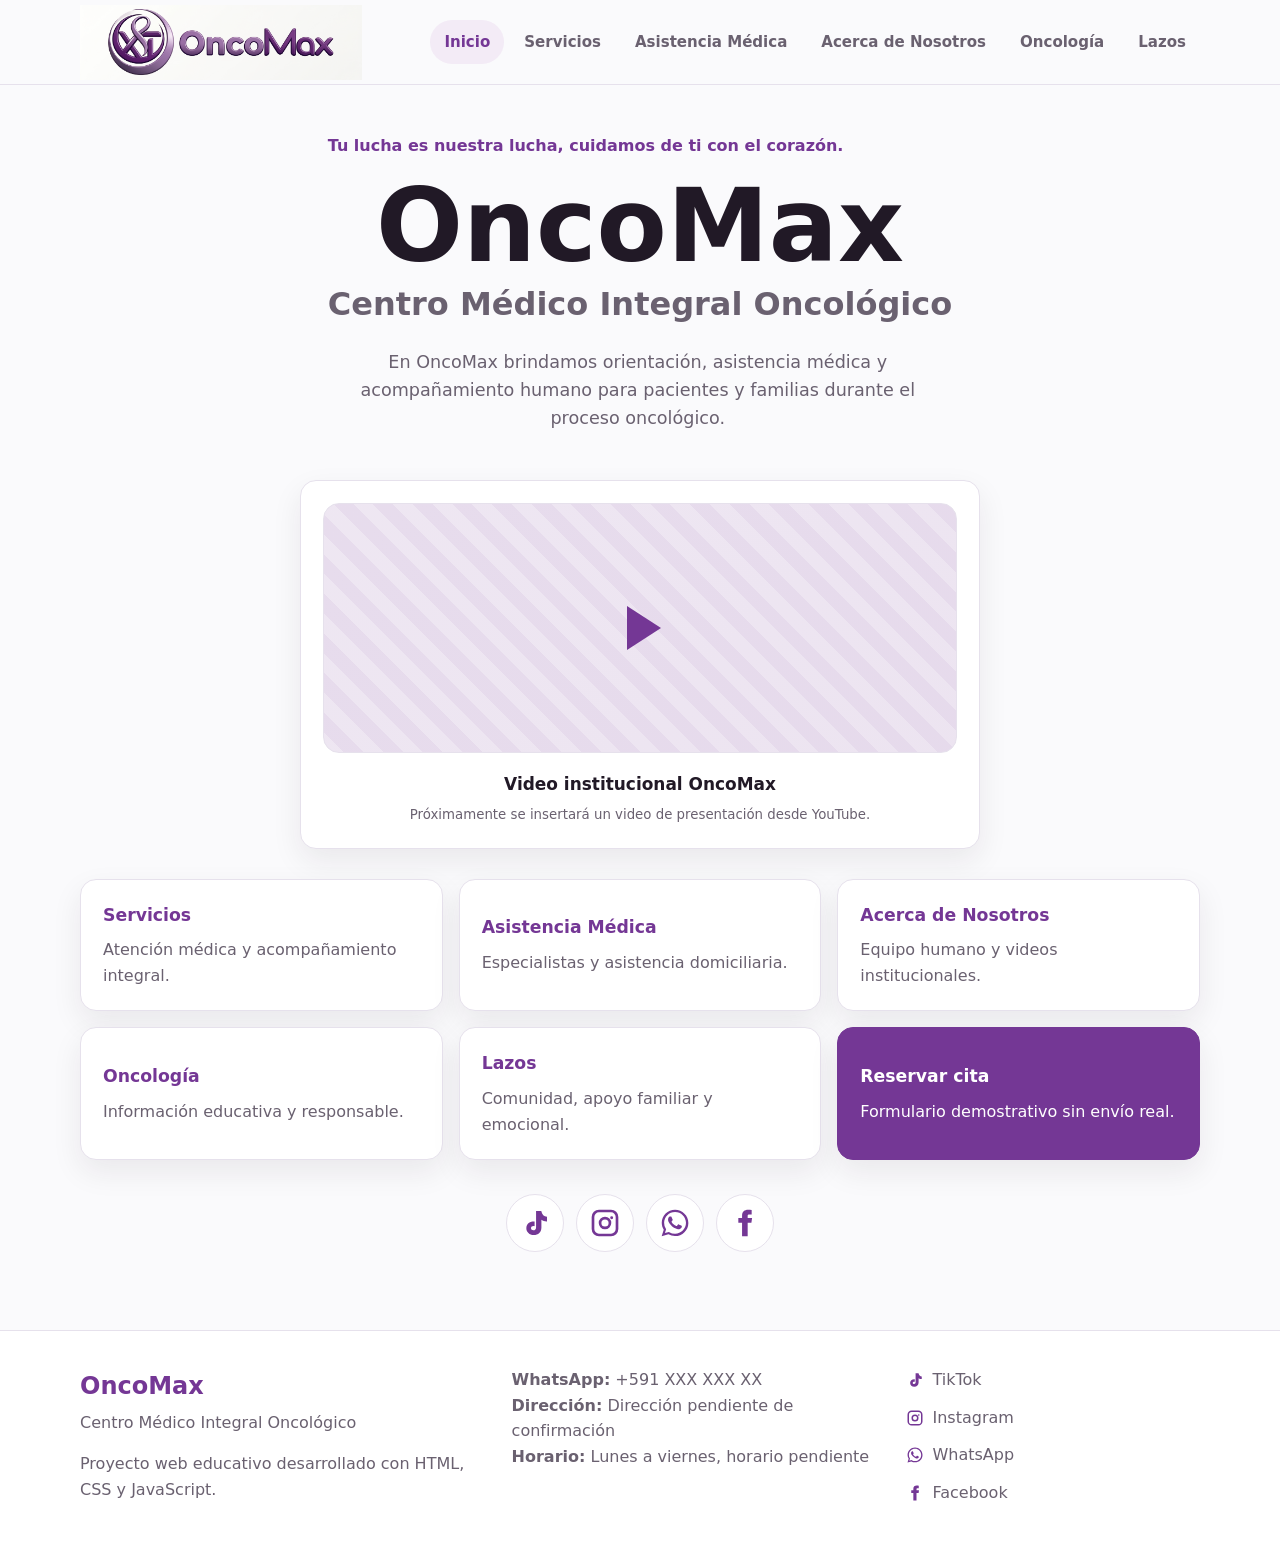
==== index.html @ 36092b3a "Primera Version Sistema WEB OncoMax" ====
<!DOCTYPE html>
<html lang="es">
<head>
  <meta charset="UTF-8">
  <meta name="viewport" content="width=device-width, initial-scale=1.0">
  <title>OncoMax | Menú principal</title>
  <meta name="description" content="Menú principal OncoMax.">
  <link rel="stylesheet" href="css/styles.css">
</head>
<body>
  <!--
    DOCUMENTACIÓN DE ESTA PÁGINA
    index.html funciona como el MENÚ PRINCIPAL del sitio.
    Ya no contiene todas las secciones juntas: cada opción del menú abre un archivo HTML distinto.
    Este enfoque simula un router básico usando enlaces normales, ideal para HTML, CSS y JavaScript puro.
  -->
  <header class="site-header">
    <div class="header-inner">
      <!-- Marca del sitio: al hacer clic vuelve siempre al menú principal. -->
      <a class="brand" href="index.html" aria-label="Ir al menú principal de OncoMax">
        <img class="brand-logo" src="assets/img/logo-oncomax.png" alt="OncoMax - Centro Médico Integral Oncológico">
      </a>

      <!-- Botón hamburguesa: app.js lo usa para abrir y cerrar el menú en celular. -->
      <button class="menu-toggle" type="button" aria-label="Abrir menú" aria-expanded="false" aria-controls="main-menu">
        <span></span>
        <span></span>
        <span></span>
      </button>

      <!-- Navegación principal: cada enlace apunta a un archivo HTML independiente. -->
      <nav class="main-nav" id="main-menu" aria-label="Menú principal">
        <a class="nav-link active" href="index.html">Inicio</a>
        <a class="nav-link" href="servicios.html">Servicios</a>
        <a class="nav-link" href="asistencia.html">Asistencia Médica</a>
        <a class="nav-link" href="nosotros.html">Acerca de Nosotros</a>
        <a class="nav-link" href="oncologia.html">Oncología</a>
        <a class="nav-link" href="lazos.html">Lazos</a>
      </nav>
    </div>
  </header>

  <main>
    <!--
      Pantalla principal:
      El video institucional queda centrado como elemento principal del menú.
      Por ahora es un placeholder; cuando exista un enlace real de YouTube se puede reemplazar por un iframe.
    -->
    <section class="home-menu section">
      <div class="section-inner home-layout">
        <div class="home-intro">
          <p class="institutional">Tu lucha es nuestra lucha, cuidamos de ti con el corazón.</p>
          <h1>OncoMax</h1>
          <h2>Centro Médico Integral Oncológico</h2>
          <p class="lead">En OncoMax brindamos orientación, asistencia médica y acompañamiento humano para pacientes y familias durante el proceso oncológico.</p>
        </div>

        <button class="video-card main-video" link="#" aria-label="Ver video institucional de OncoMax"  >
          <span class="video-frame">
            <span class="play-icon" aria-hidden="true"></span>
          </span>
          <span class="video-text">
            <strong>Video institucional OncoMax</strong>
            <small>Próximamente se insertará un video de presentación desde YouTube.</small>
          </span>
        </button>

        <!-- Accesos tipo bloques: simulan las opciones del boceto principal. -->
        <div class="menu-card-grid" aria-label="Accesos del menú principal">
          <a class="menu-card" href="servicios.html">
            <strong>Servicios</strong>
            <span>Atención médica y acompañamiento integral.</span>
          </a>
          <a class="menu-card" href="asistencia.html">
            <strong>Asistencia Médica</strong>
            <span>Especialistas y asistencia domiciliaria.</span>
          </a>
          <a class="menu-card" href="nosotros.html">
            <strong>Acerca de Nosotros</strong>
            <span>Equipo humano y videos institucionales.</span>
          </a>
          <a class="menu-card" href="oncologia.html">
            <strong>Oncología</strong>
            <span>Información educativa y responsable.</span>
          </a>
          <a class="menu-card" href="lazos.html">
            <strong>Lazos</strong>
            <span>Comunidad, apoyo familiar y emocional.</span>
          </a>
          <a class="menu-card accent-card" href="reserva.html">
            <strong>Reservar cita</strong>
            <span>Formulario demostrativo sin envío real.</span>
          </a>
        </div>

        <!-- Logos sociales oficiales en SVG local, sin librerías externas. -->
        <div class="social-row social-icons" aria-label="Redes sociales">
          <a href="#" aria-label="TikTok" title="TikTok">
            <img src="assets/icons/tiktok.svg" alt="">
          </a>
          <a href="#" aria-label="Instagram" title="Instagram">
            <img src="assets/icons/instagram.svg" alt="">
          </a>
          <a href="#" aria-label="WhatsApp" title="WhatsApp">
            <img src="assets/icons/whatsapp.svg" alt="">
          </a>
          <a href="#" aria-label="Facebook" title="Facebook">
            <img src="assets/icons/facebook.svg" alt="">
          </a>
        </div>
      </div>
    </section>
  </main>

  <footer class="site-footer">
    <div class="footer-inner">
      <div>
        <h2>OncoMax</h2>
        <p>Centro Médico Integral Oncológico</p>
        <p>Proyecto web educativo desarrollado con HTML, CSS y JavaScript.</p>
      </div>
      <address>
        <strong>WhatsApp:</strong> +591 XXX XXX XX<br>
        <strong>Dirección:</strong> Dirección pendiente de confirmación<br>
        <strong>Horario:</strong> Lunes a viernes, horario pendiente
      </address>
      <div class="footer-social footer-icons" aria-label="Redes sociales">
        <a href="#" aria-label="TikTok"><img src="assets/icons/tiktok.svg" alt="">TikTok</a>
        <a href="#" aria-label="Instagram"><img src="assets/icons/instagram.svg" alt="">Instagram</a>
        <a href="#" aria-label="WhatsApp"><img src="assets/icons/whatsapp.svg" alt="">WhatsApp</a>
        <a href="#" aria-label="Facebook"><img src="assets/icons/facebook.svg" alt="">Facebook</a>
      </div>
    </div>
  </footer>

  <div class="toast" id="toast" role="status" aria-live="polite"></div>
  <script src="js/app.js"></script>
</body>
</html>
---- css/styles.css ----
:root {
  --color-primary: #743795;
  --color-secondary: #A278B7;
  --color-accent-soft: #F3EBF6;
  --color-bg: #FAFAFC;
  --color-surface: #FFFFFF;
  --color-text: #211926;
  --color-text-muted: #6A6170;
  --color-border: #E6E1EC;
  --shadow-soft: 0 12px 30px rgba(33, 25, 38, 0.08);
  --radius-lg: 24px;
  --radius-md: 16px;
  --radius-sm: 10px;
}

* {
  box-sizing: border-box;
}

html {
  scroll-behavior: smooth;
}

body {
  margin: 0;
  background: var(--color-bg);
  color: var(--color-text);
  font-family: system-ui, -apple-system, BlinkMacSystemFont, "Segoe UI", sans-serif;
  line-height: 1.6;
}

body.menu-open {
  overflow: hidden;
}

a {
  color: inherit;
  text-decoration: none;
}

button,
input,
select,
textarea {
  font: inherit;
}

button {
  cursor: pointer;
}

:focus-visible {
  outline: 3px solid rgba(116, 55, 149, 0.34);
  outline-offset: 3px;
}

.site-header {
  position: sticky;
  top: 0;
  z-index: 20;
  background: rgba(250, 250, 252, 0.94);
  border-bottom: 1px solid var(--color-border);
  backdrop-filter: blur(14px);
}

.header-inner,
.section-inner,
.footer-inner {
  width: min(1120px, calc(100% - 32px));
  margin: 0 auto;
}

.header-inner {
  min-height: 84px;
  display: flex;
  align-items: center;
  justify-content: space-between;
  gap: 24px;
}

.brand {
  display: inline-flex;
  align-items: center;
  flex: 0 0 auto;
}

.brand-logo {
  display: block;
  width: clamp(220px, 22vw, 320px);
  height: 75px;
  object-fit: cover;
  object-position: center 50%;
}

.main-nav {
  display: flex;
  align-items: center;
  gap: 6px;
}

.nav-link {
  border-radius: 999px;
  color: var(--color-text-muted);
  font-size: 0.94rem;
  font-weight: 650;
  padding: 10px 14px;
  transition: background 180ms ease, color 180ms ease;
}

.nav-link:hover,
.nav-link.active {
  background: var(--color-accent-soft);
  color: var(--color-primary);
}

.menu-toggle {
  display: none;
  width: 44px;
  height: 44px;
  border: 1px solid var(--color-border);
  border-radius: var(--radius-sm);
  background: var(--color-surface);
  padding: 10px;
}

.menu-toggle span {
  display: block;
  height: 2px;
  margin: 5px 0;
  background: var(--color-primary);
  border-radius: 999px;
}

.section {
  scroll-margin-top: 96px;
  padding: 78px 0;
}

.page-section {
  min-height: calc(100vh - 260px);
}

.soft-section {
  background: linear-gradient(180deg, var(--color-accent-soft), rgba(243, 235, 246, 0.26));
}

.hero {
  padding-top: 54px;
}

.home-menu {
  padding-top: 48px;
}

.home-layout {
  display: grid;
  gap: 30px;
  justify-items: center;
  text-align: center;
}

.home-intro {
  max-width: 780px;
}

.hero-grid {
  display: grid;
  grid-template-columns: minmax(0, 1.08fr) minmax(320px, 0.92fr);
  align-items: center;
  gap: 48px;
  min-height: calc(100vh - 120px);
}

.institutional {
  width: fit-content;
  margin: 0 0 18px;
  color: var(--color-primary);
  font-weight: 750;
}

h1,
h2,
h3,
h4,
p {
  margin-top: 0;
}

h1 {
  margin-bottom: 4px;
  font-size: clamp(3rem, 9vw, 6.4rem);
  line-height: 0.96;
  letter-spacing: 0;
}

.hero h2 {
  margin-bottom: 18px;
  color: var(--color-text-muted);
  font-size: clamp(1.25rem, 2.6vw, 2rem);
  font-weight: 650;
}

.home-intro h2 {
  margin-bottom: 18px;
  color: var(--color-text-muted);
  font-size: clamp(1.25rem, 2.6vw, 2rem);
  font-weight: 650;
}

.lead {
  max-width: 620px;
  color: var(--color-text-muted);
  font-size: 1.1rem;
}

.hero-actions,
.button-row,
.social-row,
.footer-social {
  display: flex;
  flex-wrap: wrap;
  gap: 12px;
}

.btn {
  display: inline-flex;
  align-items: center;
  justify-content: center;
  min-height: 46px;
  border: 1px solid transparent;
  border-radius: var(--radius-sm);
  padding: 11px 18px;
  font-size: 0.96rem;
  font-weight: 750;
  line-height: 1.2;
  text-align: center;
  transition: transform 180ms ease, background 180ms ease, border-color 180ms ease;
}

.btn:hover {
  transform: translateY(-1px);
}

.btn-primary {
  background: var(--color-primary);
  color: #fff;
}

.btn-secondary {
  background: var(--color-surface);
  border-color: var(--color-border);
  color: var(--color-primary);
}

.btn-small {
  min-height: 40px;
  padding: 9px 13px;
  font-size: 0.88rem;
}

.social-row {
  margin-top: 26px;
}

.social-row a {
  display: grid;
  place-items: center;
  width: 44px;
  height: 44px;
  border: 1px solid var(--color-border);
  border-radius: 50%;
  background: var(--color-surface);
  color: var(--color-primary);
  font-size: 0.84rem;
  font-weight: 800;
}

.social-icons {
  justify-content: center;
  margin-top: 4px;
}

.social-icons a {
  width: 58px;
  height: 58px;
}

.social-icons a img {
  width: 32px;
  height: 32px;
}

.social-icons a:hover {
  background: var(--color-accent-soft);
}

.video-card {
  width: 100%;
  display: grid;
  grid-template-columns: 170px 1fr;
  gap: 18px;
  align-items: center;
  border: 1px solid var(--color-border);
  border-radius: var(--radius-md);
  background: var(--color-surface);
  box-shadow: var(--shadow-soft);
  color: inherit;
  padding: 18px;
  text-align: left;
}

.hero-video {
  grid-template-columns: 1fr;
  padding: 22px;
}

.main-video {
  max-width: 680px;
  grid-template-columns: 1fr;
  padding: 22px;
  text-align: center;
}

.video-frame {
  position: relative;
  display: grid;
  place-items: center;
  min-height: 250px;
  border-radius: var(--radius-md);
  background:
    linear-gradient(135deg, rgba(116, 55, 149, 0.12), rgba(162, 120, 183, 0.2)),
    repeating-linear-gradient(45deg, #fff, #fff 14px, #f7f3f9 14px, #f7f3f9 28px);
  border: 1px solid var(--color-border);
}

.video-frame.compact {
  min-height: 116px;
}

.play-icon {
  width: 0;
  height: 0;
  border-top: 22px solid transparent;
  border-bottom: 22px solid transparent;
  border-left: 34px solid var(--color-primary);
  margin-left: 8px;
}

.video-text strong,
.video-text small {
  display: block;
}

.video-text strong {
  margin-bottom: 6px;
  font-size: 1.06rem;
}

.video-text small {
  color: var(--color-text-muted);
}

.section-heading {
  max-width: 760px;
  margin-bottom: 34px;
}

.section-heading h2,
.section-heading h1,
.reservation-grid h2 {
  margin-bottom: 10px;
  font-size: clamp(2rem, 4.5vw, 3.25rem);
  line-height: 1.08;
}

.reservation-grid h1 {
  margin-bottom: 10px;
  font-size: clamp(2rem, 4.5vw, 3.25rem);
  line-height: 1.08;
}

.section-heading p,
.section-intro,
.reservation-grid > div p {
  color: var(--color-text-muted);
  font-size: 1.05rem;
}

.section-intro {
  max-width: 820px;
  margin-bottom: 28px;
}

.card-grid {
  display: grid;
  gap: 20px;
}

.menu-card-grid {
  width: 100%;
  display: grid;
  grid-template-columns: repeat(3, minmax(0, 1fr));
  gap: 16px;
}

.menu-card {
  min-height: 120px;
  display: flex;
  flex-direction: column;
  justify-content: center;
  gap: 8px;
  border: 1px solid var(--color-border);
  border-radius: var(--radius-md);
  background: var(--color-surface);
  box-shadow: var(--shadow-soft);
  padding: 22px;
  text-align: left;
  transition: transform 180ms ease, border-color 180ms ease;
}

.menu-card:hover {
  border-color: var(--color-secondary);
  transform: translateY(-2px);
}

.menu-card strong {
  color: var(--color-primary);
  font-size: 1.08rem;
}

.menu-card span {
  color: var(--color-text-muted);
}

.accent-card {
  background: var(--color-primary);
  border-color: var(--color-primary);
}

.accent-card strong,
.accent-card span {
  color: #fff;
}

.three-columns {
  grid-template-columns: repeat(3, minmax(0, 1fr));
}

.two-columns {
  grid-template-columns: repeat(2, minmax(0, 1fr));
}

.four-columns {
  grid-template-columns: repeat(4, minmax(0, 1fr));
}

.service-card,
.profile-card,
.team-card,
.info-card,
.support-card,
.wide-panel,
.reservation-form {
  border: 1px solid var(--color-border);
  border-radius: var(--radius-md);
  background: var(--color-surface);
  box-shadow: var(--shadow-soft);
}

.service-card {
  overflow: hidden;
}

.image-placeholder {
  display: grid;
  place-items: center;
  aspect-ratio: 16 / 9;
  background: linear-gradient(135deg, #fff, var(--color-accent-soft));
  color: var(--color-primary);
  font-weight: 800;
}

.card-body,
.support-card,
.info-card,
.team-card {
  padding: 22px;
}

.card-body h2,
.card-body h3,
.profile-card h2,
.profile-card h3,
.team-block h3,
.team-block h2,
.info-card h2,
.info-card h3,
.support-card h2,
.support-card h3 {
  margin-bottom: 8px;
}

.card-body p,
.profile-card p,
.team-card p,
.info-card p,
.support-card p,
.wide-panel p {
  color: var(--color-text-muted);
}

.profile-card {
  display: grid;
  grid-template-columns: 92px 1fr;
  gap: 18px;
  padding: 22px;
}

.portrait-placeholder {
  display: grid;
  place-items: center;
  width: 86px;
  height: 86px;
  border-radius: 50%;
  background: var(--color-accent-soft);
  color: var(--color-primary);
  font-weight: 850;
}

.portrait-placeholder.small {
  width: 64px;
  height: 64px;
  margin-bottom: 16px;
}

.specialty {
  color: var(--color-primary) !important;
  font-weight: 750;
}

.notice {
  border-left: 4px solid var(--color-secondary);
  background: rgba(255, 255, 255, 0.76);
  color: var(--color-text-muted);
  padding: 12px 14px;
  border-radius: var(--radius-sm);
}

.notice.strong {
  color: var(--color-text);
  font-weight: 650;
}

.wide-panel {
  display: flex;
  align-items: center;
  justify-content: space-between;
  gap: 22px;
  margin-top: 22px;
  padding: 24px;
}

.team-block {
  margin-top: 32px;
}

.team-block > h3 {
  font-size: 1.35rem;
}

.team-block > h2 {
  font-size: 1.35rem;
}

.team-card.horizontal {
  display: flex;
  gap: 16px;
  align-items: flex-start;
}

.team-card.horizontal .portrait-placeholder {
  flex: 0 0 auto;
  margin-bottom: 0;
}

.team-card h4 {
  margin-bottom: 8px;
  font-size: 1.04rem;
}

.team-card h3 {
  margin-bottom: 8px;
  font-size: 1.04rem;
}

.info-layout {
  display: grid;
  grid-template-columns: repeat(2, minmax(0, 1fr));
  gap: 20px;
}

.highlight-card {
  grid-column: 1 / -1;
  background: #fff;
}

.reservation-grid {
  display: grid;
  grid-template-columns: 0.82fr 1.18fr;
  gap: 42px;
  align-items: start;
}

.reservation-form {
  display: grid;
  grid-template-columns: repeat(2, minmax(0, 1fr));
  gap: 16px;
  padding: 24px;
}

.reservation-form label {
  display: grid;
  gap: 7px;
  color: var(--color-text);
  font-weight: 700;
}

.reservation-form input,
.reservation-form select,
.reservation-form textarea {
  width: 100%;
  border: 1px solid var(--color-border);
  border-radius: var(--radius-sm);
  background: #fff;
  color: var(--color-text);
  min-height: 44px;
  padding: 10px 12px;
}

.reservation-form textarea {
  resize: vertical;
}

.full-field {
  grid-column: 1 / -1;
}

.site-footer {
  background: #fff;
  border-top: 1px solid var(--color-border);
  padding: 36px 0;
}

.footer-inner {
  display: grid;
  grid-template-columns: 1.1fr 1fr 0.8fr;
  gap: 28px;
  align-items: start;
}

.footer-inner h2 {
  margin-bottom: 4px;
  color: var(--color-primary);
}

.footer-inner p,
.footer-inner address,
.footer-social a {
  color: var(--color-text-muted);
  font-style: normal;
}

.footer-social {
  flex-direction: column;
}

.footer-social a:hover {
  color: var(--color-primary);
}

.footer-icons a {
  display: inline-flex;
  align-items: center;
  gap: 8px;
}

.footer-icons img {
  width: 18px;
  height: 18px;
}

.toast {
  position: fixed;
  right: 18px;
  bottom: 18px;
  z-index: 30;
  max-width: min(390px, calc(100% - 36px));
  padding: 14px 16px;
  border-radius: var(--radius-sm);
  background: var(--color-primary);
  color: #fff;
  box-shadow: var(--shadow-soft);
  opacity: 0;
  pointer-events: none;
  transform: translateY(14px);
  transition: opacity 180ms ease, transform 180ms ease;
}

.toast.visible {
  opacity: 1;
  transform: translateY(0);
}

@media (max-width: 980px) {
  .header-inner {
    min-height: 76px;
  }

  .menu-toggle {
    display: block;
  }

  .main-nav {
    position: fixed;
    top: 76px;
    right: 16px;
    left: 16px;
    display: none;
    flex-direction: column;
    align-items: stretch;
    gap: 8px;
    border: 1px solid var(--color-border);
    border-radius: var(--radius-md);
    background: #fff;
    box-shadow: var(--shadow-soft);
    padding: 14px;
  }

  .main-nav.open {
    display: flex;
  }

  .nav-link {
    border-radius: var(--radius-sm);
    padding: 13px 14px;
  }

  .hero-grid,
  .reservation-grid {
    grid-template-columns: 1fr;
  }

  .hero-grid {
    min-height: auto;
  }

  .three-columns,
  .four-columns,
  .menu-card-grid {
    grid-template-columns: repeat(2, minmax(0, 1fr));
  }

  .footer-inner {
    grid-template-columns: 1fr 1fr;
  }
}

@media (max-width: 700px) {
  .header-inner,
  .section-inner,
  .footer-inner {
    width: min(100% - 22px, 1120px);
  }

  .brand-logo {
    width: clamp(168px, 54vw, 220px);
    height: 58px;
  }

  .section {
    padding: 54px 0;
    scroll-margin-top: 84px;
  }

  .hero {
    padding-top: 34px;
  }

  .hero-actions .btn,
  .wide-panel .btn,
  .reservation-form .btn {
    width: 100%;
  }

  .two-columns,
  .three-columns,
  .four-columns,
  .menu-card-grid,
  .info-layout,
  .footer-inner {
    grid-template-columns: 1fr;
  }

  .profile-card,
  .video-card,
  .team-card.horizontal {
    grid-template-columns: 1fr;
  }

  .video-card {
    display: grid;
  }

  .wide-panel {
    align-items: stretch;
    flex-direction: column;
  }

  .reservation-form {
    grid-template-columns: 1fr;
    padding: 18px;
  }

  .full-field {
    grid-column: auto;
  }

  .video-frame {
    min-height: 190px;
  }
}

@media (prefers-reduced-motion: reduce) {
  html {
    scroll-behavior: auto;
  }

  *,
  *::before,
  *::after {
    transition-duration: 0.01ms !important;
    animation-duration: 0.01ms !important;
  }
}
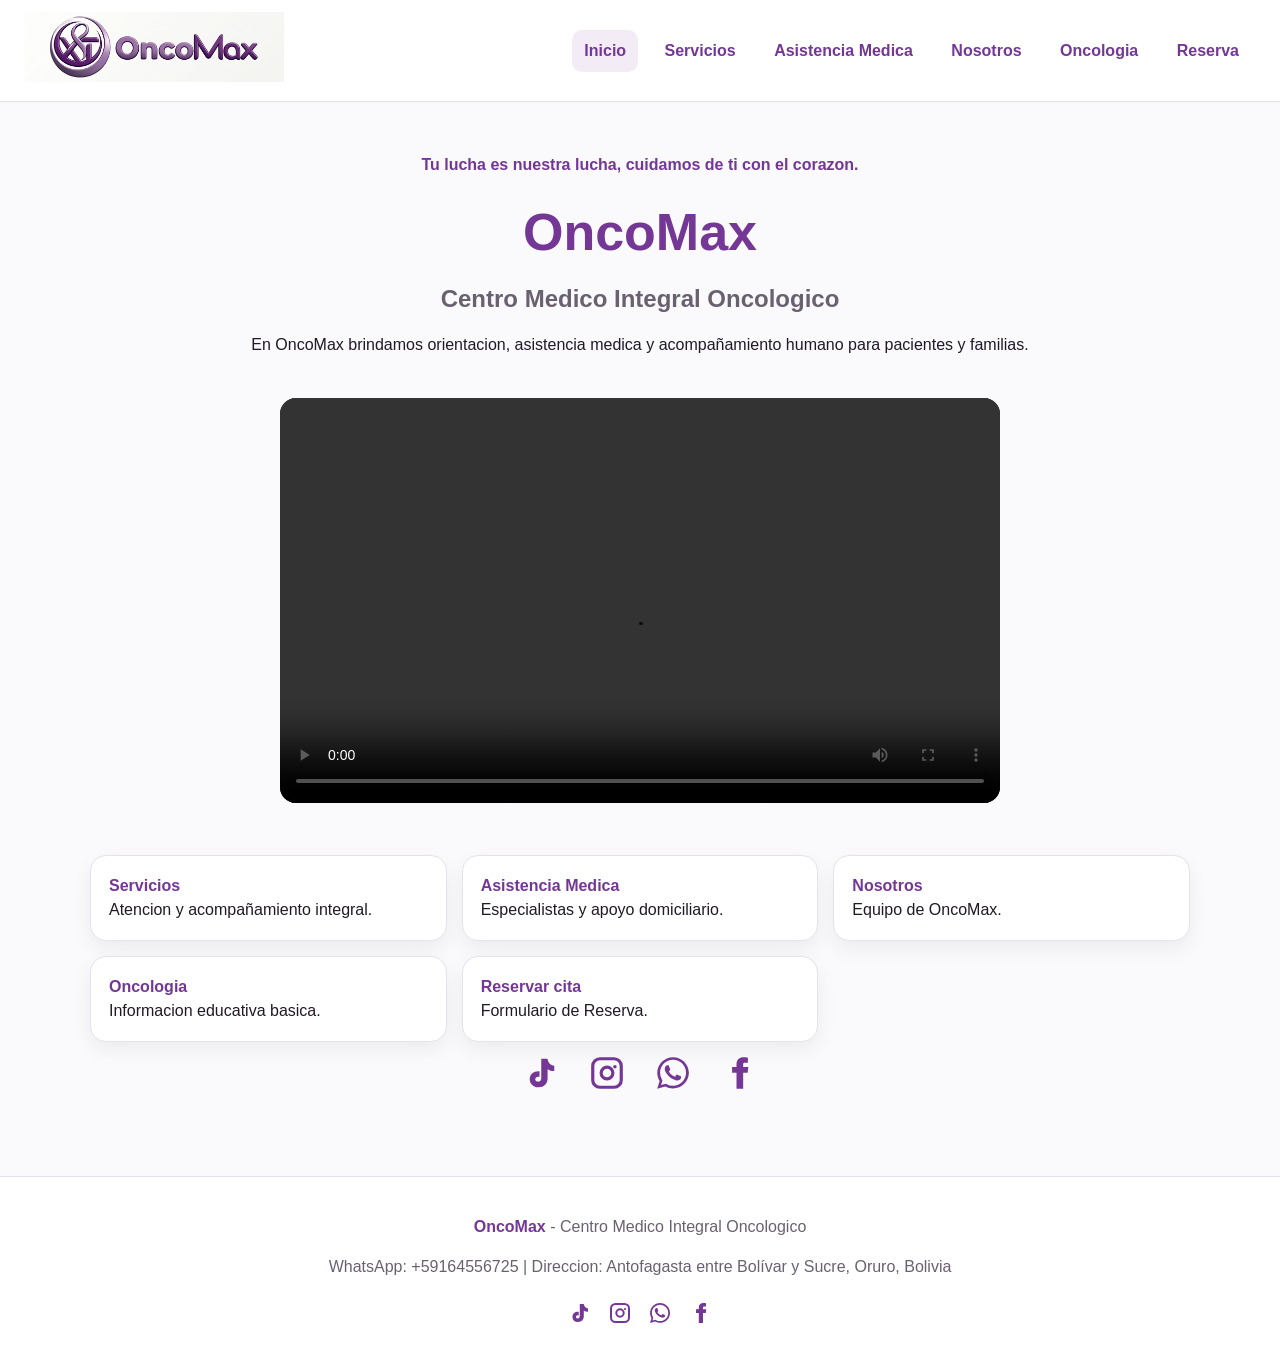
==== commit 8749352d: "checkpoint: antes de agregar interactividad HTML y CSS" ====
--- a/index.html
+++ b/index.html
@@ -1,139 +1,217 @@
 <!DOCTYPE html>
+<!-- Esta linea le dice al navegador que el documento usa HTML5. -->
 <html lang="es">
+<!-- lang="es" indica que la pagina esta en español. -->
 <head>
+  <!-- head guarda datos que el navegador necesita, pero que casi no se ven en pantalla. -->
   <meta charset="UTF-8">
+  <!-- UTF-8 permite usar tildes y ñ sin problemas. -->
   <meta name="viewport" content="width=device-width, initial-scale=1.0">
-  <title>OncoMax | Menú principal</title>
-  <meta name="description" content="Menú principal OncoMax.">
-  <link rel="stylesheet" href="css/styles.css">
+  <!-- viewport hace que el sitio se adapte mejor al celular. -->
+  <title>OncoMax | Inicio</title>
+  <!-- title es el texto que aparece en la pestaña del navegador. -->
+  <style>
+    /* Estos son colores basicos del proyecto. Se repiten poco para que sea facil entenderlos. */
+    body {
+      margin: 0;
+      font-family: Arial, sans-serif;
+      background: #FAFAFC;
+      color: #211926;
+      line-height: 1.5;
+    }
+    /* El body es toda la pagina: quitamos margen, ponemos fuente y color de fondo. */
+    header {
+      background: white;
+      border-bottom: 1px solid #E6E1EC;
+      padding: 12px 24px;
+      display: flex;
+      align-items: center;
+      justify-content: space-between;
+      gap: 20px;
+      flex-wrap: wrap;
+    }
+    /* El header es la barra de arriba: logo a un lado y menu al otro. */
+    .logo {
+      width: 260px;
+      height: 70px;
+      object-fit: cover;
+      object-position: center;
+    }
+    /* El logo se recorta un poquito para verse grande, porque la imagen original tiene mucho espacio blanco. */
+    nav a {
+      display: inline-block;
+      margin: 5px;
+      padding: 9px 12px;
+      border-radius: 10px;
+      color: #743795;
+      text-decoration: none;
+      font-weight: bold;
+    }
+    /* Cada enlace del menu parece un boton sencillo. */
+    nav a:hover,
+    .activo {
+      background: #F3EBF6;
+    }
+    /* Esto marca el enlace activo y tambien cuando pasamos el mouse. */
+    main {
+      max-width: 1100px;
+      margin: auto;
+      padding: 35px 20px;
+      text-align: center;
+    }
+    /* main centra el contenido principal y le da aire. */
+    h1 {
+      font-size: 52px;
+      margin: 10px 0;
+      color: #743795;
+    }
+    /* h1 es el titulo mas importante. */
+    h2 {
+      margin: 5px 0;
+      color: #6A6170;
+    }
+    /* h2 se usa como subtitulo. */
+    .frase {
+      font-weight: bold;
+      color: #743795;
+    }
+    /* Clase para resaltar una frase importante. */
+    .video {
+      width: 100%;
+      max-width: 720px;
+      aspect-ratio: 16 / 9;
+      border-radius: 16px;
+      margin: 25px 0;
+      background: #211926;
+    }
+    /* El video mantiene formato 16:9, que es el formato normal de muchos videos. */
+    .menu {
+      display: grid;
+      grid-template-columns: repeat(3, 1fr);
+      gap: 15px;
+      margin-top: 20px;
+      text-align: left;
+    }
+    /* La clase menu acomoda las tarjetas en tres columnas. */
+    .card {
+      background: white;
+      border: 1px solid #E6E1EC;
+      border-radius: 16px;
+      padding: 18px;
+      text-decoration: none;
+      color: #211926;
+      box-shadow: 0 8px 20px rgba(0,0,0,.06);
+    }
+    /* Cada card es un acceso a otra pagina. */
+    .card b {
+      color: #743795;
+    }
+    /* El titulo dentro de cada tarjeta va en morado. */
+    .redes img {
+      width: 38px;
+      height: 38px;
+      margin: 12px;
+    }
+    /* Iconos de redes sociales. */
+    footer {
+      background: white;
+      border-top: 1px solid #E6E1EC;
+      text-align: center;
+      padding: 22px;
+      margin-top: 30px;
+      color: #6A6170;
+    }
+    /* Footer es el pie de pagina. */
+    footer b {
+      color: #743795;
+    }
+    /* El nombre del centro en el footer queda un poco mas visible. */
+    .footer-redes img {
+      width: 24px;
+      height: 24px;
+      margin: 6px;
+    }
+    /* Iconos pequeñitos del footer. */
+    @media(max-width:700px) {
+      .logo {
+        width: 210px;
+      }
+      .menu {
+        grid-template-columns: 1fr;
+      }
+      h1 {
+        font-size: 38px;
+      }
+    }
+    /* En celular todo pasa a una columna para que no se apriete. */
+  </style>
 </head>
 <body>
-  <!--
-    DOCUMENTACIÓN DE ESTA PÁGINA
-    index.html funciona como el MENÚ PRINCIPAL del sitio.
-    Ya no contiene todas las secciones juntas: cada opción del menú abre un archivo HTML distinto.
-    Este enfoque simula un router básico usando enlaces normales, ideal para HTML, CSS y JavaScript puro.
-  -->
-  <header class="site-header">
-    <div class="header-inner">
-      <!-- Marca del sitio: al hacer clic vuelve siempre al menú principal. -->
-      <a class="brand" href="index.html" aria-label="Ir al menú principal de OncoMax">
-        <img class="brand-logo" src="assets/img/logo-oncomax.png" alt="OncoMax - Centro Médico Integral Oncológico">
-      </a>
-
-      <!-- Botón hamburguesa: app.js lo usa para abrir y cerrar el menú en celular. -->
-      <button class="menu-toggle" type="button" aria-label="Abrir menú" aria-expanded="false" aria-controls="main-menu">
-        <span></span>
-        <span></span>
-        <span></span>
-      </button>
-
-      <!-- Navegación principal: cada enlace apunta a un archivo HTML independiente. -->
-      <nav class="main-nav" id="main-menu" aria-label="Menú principal">
-        <a class="nav-link active" href="index.html">Inicio</a>
-        <a class="nav-link" href="servicios.html">Servicios</a>
-        <a class="nav-link" href="asistencia.html">Asistencia Médica</a>
-        <a class="nav-link" href="nosotros.html">Acerca de Nosotros</a>
-        <a class="nav-link" href="oncologia.html">Oncología</a>
-        <a class="nav-link" href="lazos.html">Lazos</a>
-      </nav>
+  <!-- body contiene todo lo que si se ve en la pagina. -->
+  <header>
+    <!-- header es el menu superior. -->
+    <a href="index.html"><img class="logo" src="assets/img/logo-oncomax.png" alt="Logo OncoMax"></a>
+    <!-- Esta opcion lleva al inicio cuando se hace clic en el logo. -->
+    <nav>
+      <!-- nav contiene los enlaces del menu. Cada archivo.html te lleva a esa pagina. -->
+      <a class="activo" href="index.html">Inicio</a>
+      <a href="servicios.html">Servicios</a>
+      <a href="asistencia.html">Asistencia Medica</a>
+      <a href="nosotros.html">Nosotros</a>
+      <a href="oncologia.html">Oncologia</a>
+      <a href="index.html">Reserva</a>
+    </nav>
+  </header>
+
+  <main>
+    <!-- main guarda el contenido principal de esta pagina. -->
+    <p class="frase">Tu lucha es nuestra lucha, cuidamos de ti con el corazon.</p>
+    <!-- Esta es la frase institucional. -->
+    <h1>OncoMax</h1>
+    <!-- Titulo principal del proyecto. -->
+    <h2>Centro Medico Integral Oncologico</h2>
+    <!-- Subtitulo que explica que es OncoMax. -->
+    <p>En OncoMax brindamos orientacion, asistencia medica y acompañamiento humano para pacientes y familias.</p>
+    <!-- Texto corto de presentacion. -->
+
+    <!-- El video ahora es local, o sea que esta guardado dentro de la carpeta del proyecto. -->
+    <video class="video" controls>
+      <!-- source indica donde esta el archivo del video. Pon tu video con este nombre exacto. -->
+      <source src="assets/videos/video-inicio.mp4" type="video/mp4">
+      <!-- Este texto aparece si el navegador no puede reproducir el video. -->
+      Tu navegador no puede reproducir este video.
+    </video>
+    <section class="menu">
+      <!-- Esta seccion muestra accesos a las demas paginas. -->
+      <a class="card" href="servicios.html"><b>Servicios</b><br>Atencion y acompañamiento integral.</a>
+      <a class="card" href="asistencia.html"><b>Asistencia Medica</b><br>Especialistas y apoyo domiciliario.</a>
+      <a class="card" href="nosotros.html"><b>Nosotros</b><br>Equipo de OncoMax.</a>
+      <a class="card" href="oncologia.html"><b>Oncologia</b><br>Informacion educativa basica.</a>
+      <a class="card" href="index.html"><b>Reservar cita</b><br>Formulario de Reserva.</a>
+    </section>
+
+    <div class="redes">
+      <!-- Estos iconos usan archivos SVG guardados en assets/icons. Son los logos de las redes sociales. -->
+      <a href="#"><img src="assets/icons/tiktok.svg" alt="TikTok"></a>
+      <a href="#"><img src="assets/icons/instagram.svg" alt="Instagram"></a>
+      <a href="https://wa.me/59164556725"><img src="assets/icons/whatsapp.svg" alt="WhatsApp"></a>
+      <a href="https://www.facebook.com/profile.php?id=61578464102459"><img src="assets/icons/facebook.svg" alt="Facebook"></a>
     </div>
-  </header>
-
-  <main>
-    <!--
-      Pantalla principal:
-      El video institucional queda centrado como elemento principal del menú.
-      Por ahora es un placeholder; cuando exista un enlace real de YouTube se puede reemplazar por un iframe.
-    -->
-    <section class="home-menu section">
-      <div class="section-inner home-layout">
-        <div class="home-intro">
-          <p class="institutional">Tu lucha es nuestra lucha, cuidamos de ti con el corazón.</p>
-          <h1>OncoMax</h1>
-          <h2>Centro Médico Integral Oncológico</h2>
-          <p class="lead">En OncoMax brindamos orientación, asistencia médica y acompañamiento humano para pacientes y familias durante el proceso oncológico.</p>
-        </div>
-
-        <button class="video-card main-video" link="#" aria-label="Ver video institucional de OncoMax"  >
-          <span class="video-frame">
-            <span class="play-icon" aria-hidden="true"></span>
-          </span>
-          <span class="video-text">
-            <strong>Video institucional OncoMax</strong>
-            <small>Próximamente se insertará un video de presentación desde YouTube.</small>
-          </span>
-        </button>
-
-        <!-- Accesos tipo bloques: simulan las opciones del boceto principal. -->
-        <div class="menu-card-grid" aria-label="Accesos del menú principal">
-          <a class="menu-card" href="servicios.html">
-            <strong>Servicios</strong>
-            <span>Atención médica y acompañamiento integral.</span>
-          </a>
-          <a class="menu-card" href="asistencia.html">
-            <strong>Asistencia Médica</strong>
-            <span>Especialistas y asistencia domiciliaria.</span>
-          </a>
-          <a class="menu-card" href="nosotros.html">
-            <strong>Acerca de Nosotros</strong>
-            <span>Equipo humano y videos institucionales.</span>
-          </a>
-          <a class="menu-card" href="oncologia.html">
-            <strong>Oncología</strong>
-            <span>Información educativa y responsable.</span>
-          </a>
-          <a class="menu-card" href="lazos.html">
-            <strong>Lazos</strong>
-            <span>Comunidad, apoyo familiar y emocional.</span>
-          </a>
-          <a class="menu-card accent-card" href="reserva.html">
-            <strong>Reservar cita</strong>
-            <span>Formulario demostrativo sin envío real.</span>
-          </a>
-        </div>
-
-        <!-- Logos sociales oficiales en SVG local, sin librerías externas. -->
-        <div class="social-row social-icons" aria-label="Redes sociales">
-          <a href="#" aria-label="TikTok" title="TikTok">
-            <img src="assets/icons/tiktok.svg" alt="">
-          </a>
-          <a href="#" aria-label="Instagram" title="Instagram">
-            <img src="assets/icons/instagram.svg" alt="">
-          </a>
-          <a href="#" aria-label="WhatsApp" title="WhatsApp">
-            <img src="assets/icons/whatsapp.svg" alt="">
-          </a>
-          <a href="#" aria-label="Facebook" title="Facebook">
-            <img src="assets/icons/facebook.svg" alt="">
-          </a>
-        </div>
-      </div>
-    </section>
   </main>
 
-  <footer class="site-footer">
-    <div class="footer-inner">
-      <div>
-        <h2>OncoMax</h2>
-        <p>Centro Médico Integral Oncológico</p>
-        <p>Proyecto web educativo desarrollado con HTML, CSS y JavaScript.</p>
-      </div>
-      <address>
-        <strong>WhatsApp:</strong> +591 XXX XXX XX<br>
-        <strong>Dirección:</strong> Dirección pendiente de confirmación<br>
-        <strong>Horario:</strong> Lunes a viernes, horario pendiente
-      </address>
-      <div class="footer-social footer-icons" aria-label="Redes sociales">
-        <a href="#" aria-label="TikTok"><img src="assets/icons/tiktok.svg" alt="">TikTok</a>
-        <a href="#" aria-label="Instagram"><img src="assets/icons/instagram.svg" alt="">Instagram</a>
-        <a href="#" aria-label="WhatsApp"><img src="assets/icons/whatsapp.svg" alt="">WhatsApp</a>
-        <a href="#" aria-label="Facebook"><img src="assets/icons/facebook.svg" alt="">Facebook</a>
-      </div>
+  <footer>
+    <!-- Footer significa pie de pagina; aqui ponemos datos finales y sencillos. INformacion General -->
+    <p><b>OncoMax</b> - Centro Medico Integral Oncologico</p>
+    <!-- Este texto recuerda el nombre del proyecto al final de la pagina. -->
+    <p>WhatsApp: +59164556725 | Direccion: Antofagasta entre Bolívar y Sucre, Oruro, Bolivia</p>
+    <!-- Estos datos son temporales; luego se pueden cambiar por datos reales. -->
+    <div class="footer-redes">
+      <!-- Estos iconos son enlaces de redes sociales, por ahora con # porque faltan los enlaces reales. Los funcionales son de Facebook y WhatsApp-->
+      <a href="#"><img src="assets/icons/tiktok.svg" alt="TikTok"></a>
+      <a href="#"><img src="assets/icons/instagram.svg" alt="Instagram"></a>
+      <a href="https://wa.me/59164556725"><img src="assets/icons/whatsapp.svg" alt="WhatsApp"></a>
+      <a href="https://www.facebook.com/profile.php?id=61578464102459"><img src="assets/icons/facebook.svg" alt="Facebook"></a>
     </div>
   </footer>
-
-  <div class="toast" id="toast" role="status" aria-live="polite"></div>
-  <script src="js/app.js"></script>
 </body>
 </html>
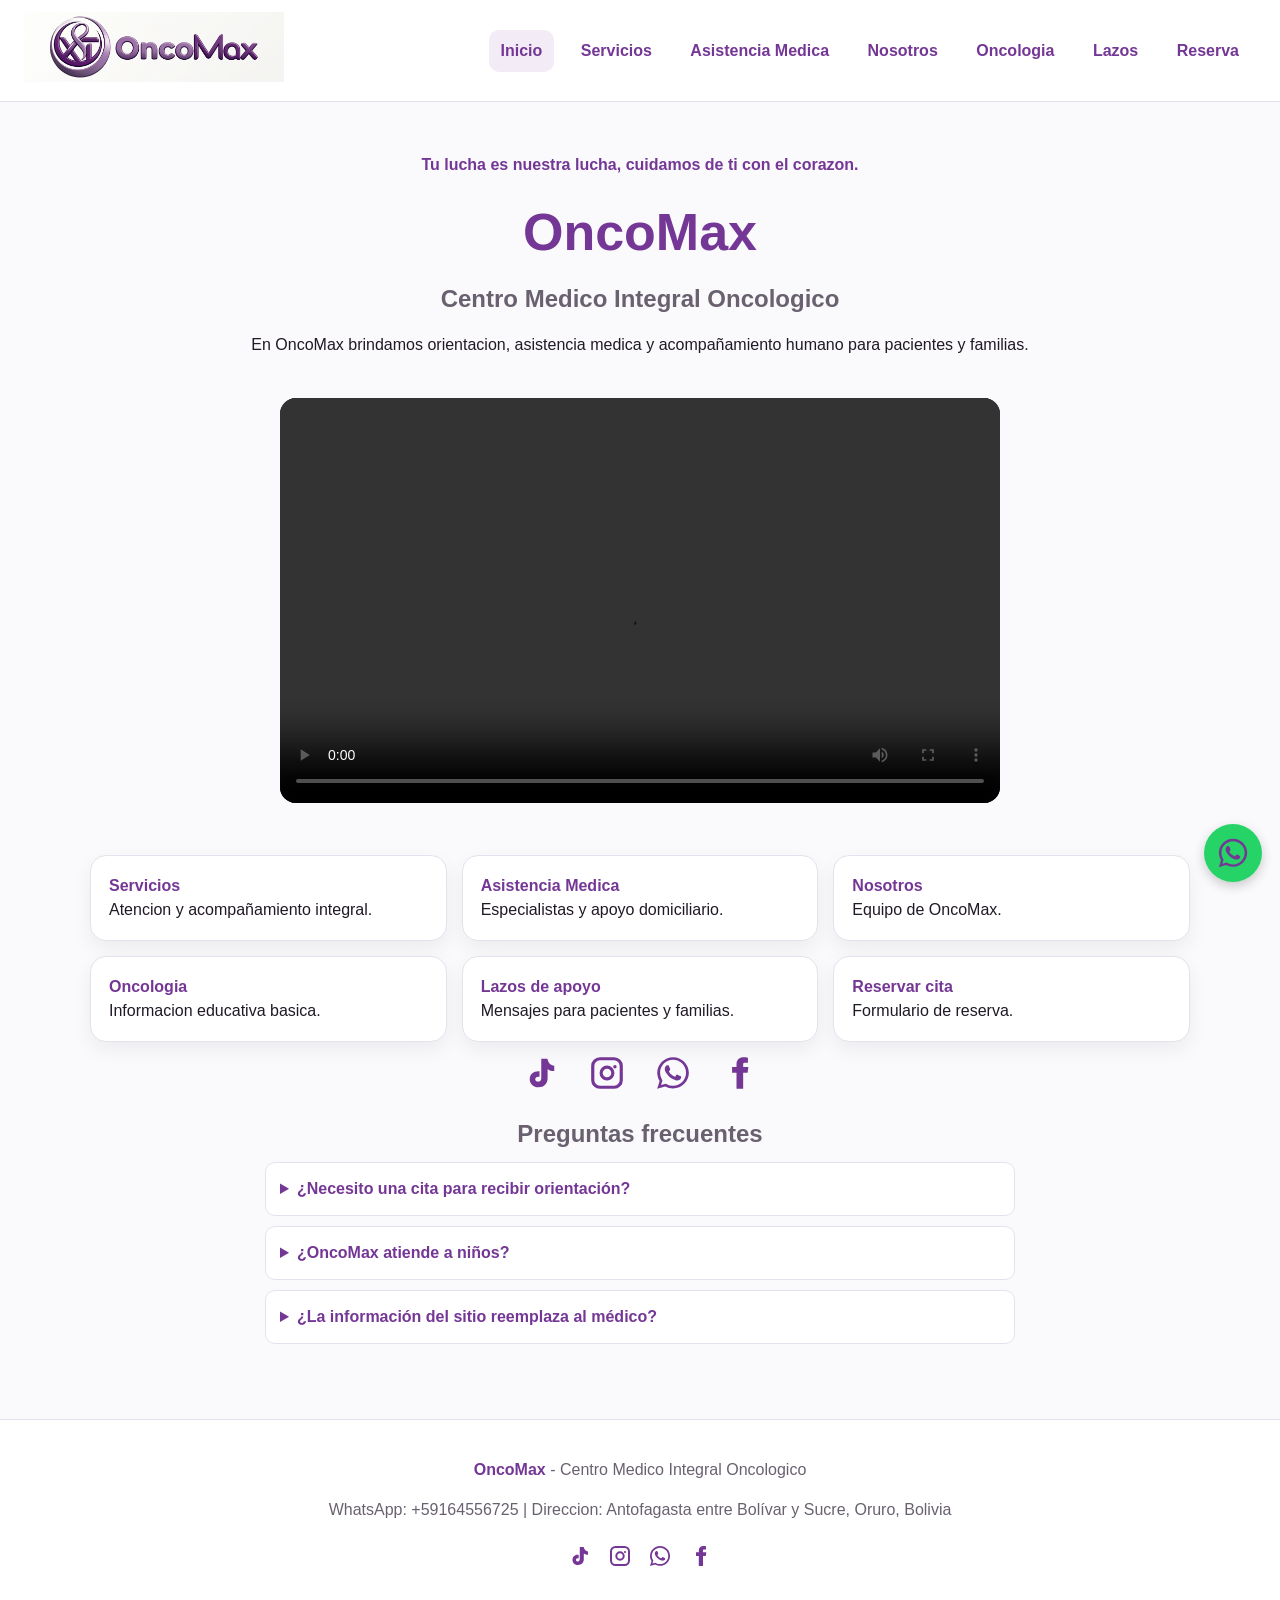
==== commit 0be8d604: "feat: agregar interactividad educativa con HTML y CSS" ====
--- a/index.html
+++ b/index.html
@@ -131,6 +131,38 @@
       height: 24px;
       margin: 6px;
     }
+    /* details crea una pregunta que se abre al hacer clic, sin usar JavaScript. */
+    details {
+      background: white;
+      border: 1px solid #E6E1EC;
+      border-radius: 10px;
+      margin: 10px auto;
+      padding: 14px;
+      max-width: 720px;
+      text-align: left;
+    }
+    /* summary es la parte visible de cada pregunta. */
+    summary {
+      color: #743795;
+      cursor: pointer;
+      font-weight: bold;
+    }
+    /* Este boton queda fijo abajo para encontrar WhatsApp facilmente. */
+    .whatsapp-fijo {
+      position: fixed;
+      right: 18px;
+      bottom: 18px;
+      background: #25D366;
+      border-radius: 50%;
+      padding: 12px;
+      box-shadow: 0 4px 12px rgba(0,0,0,.2);
+    }
+    /* La imagen dentro del boton mantiene un tamaño facil de tocar. */
+    .whatsapp-fijo img {
+      width: 34px;
+      height: 34px;
+      display: block;
+    }
     /* Iconos pequeñitos del footer. */
     @media(max-width:700px) {
       .logo {
@@ -159,7 +191,8 @@
       <a href="asistencia.html">Asistencia Medica</a>
       <a href="nosotros.html">Nosotros</a>
       <a href="oncologia.html">Oncologia</a>
-      <a href="index.html">Reserva</a>
+      <a href="lazos.html">Lazos</a>
+      <a href="reserva.html">Reserva</a>
     </nav>
   </header>
 
@@ -187,7 +220,8 @@
       <a class="card" href="asistencia.html"><b>Asistencia Medica</b><br>Especialistas y apoyo domiciliario.</a>
       <a class="card" href="nosotros.html"><b>Nosotros</b><br>Equipo de OncoMax.</a>
       <a class="card" href="oncologia.html"><b>Oncologia</b><br>Informacion educativa basica.</a>
-      <a class="card" href="index.html"><b>Reservar cita</b><br>Formulario de Reserva.</a>
+      <a class="card" href="lazos.html"><b>Lazos de apoyo</b><br>Mensajes para pacientes y familias.</a>
+      <a class="card" href="reserva.html"><b>Reservar cita</b><br>Formulario de reserva.</a>
     </section>
 
     <div class="redes">
@@ -197,7 +231,30 @@
       <a href="https://wa.me/59164556725"><img src="assets/icons/whatsapp.svg" alt="WhatsApp"></a>
       <a href="https://www.facebook.com/profile.php?id=61578464102459"><img src="assets/icons/facebook.svg" alt="Facebook"></a>
     </div>
+
+    <!-- Esta seccion usa etiquetas details para mostrar y ocultar respuestas. -->
+    <section id="preguntas">
+      <h2>Preguntas frecuentes</h2>
+      <!-- Al hacer clic en la pregunta, el navegador abre la respuesta por si solo. -->
+      <details>
+        <summary>¿Necesito una cita para recibir orientación?</summary>
+        <p>Si, puedes solicitarla desde la página Reserva o comunicarte por WhatsApp.</p>
+      </details>
+      <details>
+        <summary>¿OncoMax atiende a niños?</summary>
+        <p>Si, contamos con información y atención de oncología pediátrica.</p>
+      </details>
+      <details>
+        <summary>¿La información del sitio reemplaza al médico?</summary>
+        <p>No. Esta página es educativa y una evaluación siempre debe realizarla un profesional.</p>
+      </details>
+    </section>
   </main>
+
+  <!-- Enlace fijo: abre una conversación de WhatsApp en otra pestaña. -->
+  <a class="whatsapp-fijo" href="https://wa.me/59164556725" target="_blank" aria-label="Abrir WhatsApp">
+    <img src="assets/icons/whatsapp.svg" alt="WhatsApp">
+  </a>
 
   <footer>
     <!-- Footer significa pie de pagina; aqui ponemos datos finales y sencillos. INformacion General -->
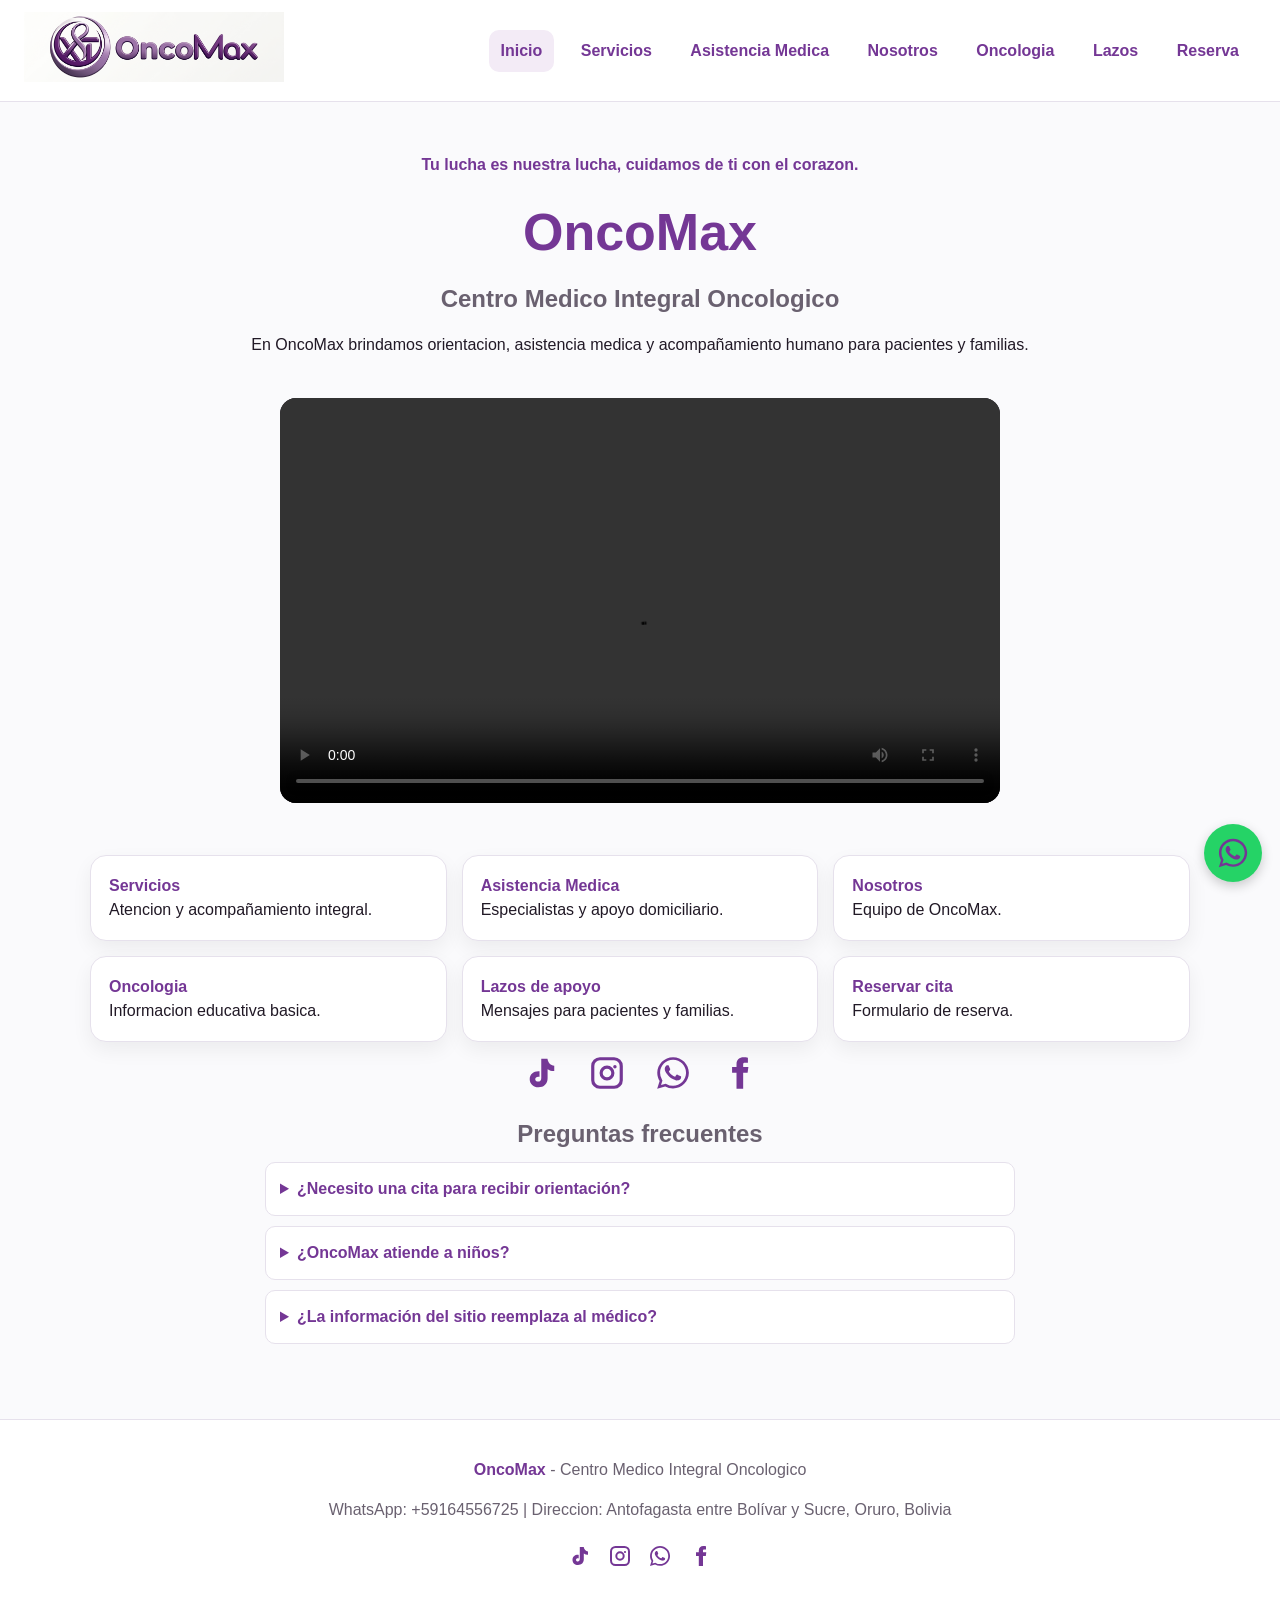
==== commit 0eca087b: "feat: profundizar interacciones solo con HTML y CSS" ====
--- a/index.html
+++ b/index.html
@@ -101,8 +101,26 @@
       text-decoration: none;
       color: #211926;
       box-shadow: 0 8px 20px rgba(0,0,0,.06);
-    }
-    /* Cada card es un acceso a otra pagina. */
+      transition: transform .3s, box-shadow .3s;
+    }
+    /* Cada tarjeta se levanta un poco para mostrar que se puede seleccionar. */
+    .card:hover {
+      transform: translateY(-7px);
+      box-shadow: 0 14px 28px rgba(116,55,149,.18);
+    }
+    /* Esta explicacion comienza escondida para mantener la pagina ordenada. */
+    .extra {
+      display: block;
+      max-height: 0;
+      overflow: hidden;
+      opacity: 0;
+      transition: max-height .4s, opacity .4s;
+    }
+    /* La explicacion aparece cuando el mouse esta sobre la tarjeta. */
+    .card:hover .extra {
+      max-height: 90px;
+      opacity: 1;
+    }
     .card b {
       color: #743795;
     }
@@ -216,12 +234,13 @@
     </video>
     <section class="menu">
       <!-- Esta seccion muestra accesos a las demas paginas. -->
-      <a class="card" href="servicios.html"><b>Servicios</b><br>Atencion y acompañamiento integral.</a>
-      <a class="card" href="asistencia.html"><b>Asistencia Medica</b><br>Especialistas y apoyo domiciliario.</a>
-      <a class="card" href="nosotros.html"><b>Nosotros</b><br>Equipo de OncoMax.</a>
-      <a class="card" href="oncologia.html"><b>Oncologia</b><br>Informacion educativa basica.</a>
-      <a class="card" href="lazos.html"><b>Lazos de apoyo</b><br>Mensajes para pacientes y familias.</a>
-      <a class="card" href="reserva.html"><b>Reservar cita</b><br>Formulario de reserva.</a>
+      <!-- Cada texto extra se descubre al pasar el mouse por su tarjeta. -->
+      <a class="card" href="servicios.html"><b>Servicios</b><br>Atencion y acompañamiento integral.<span class="extra"><br>Conoce las áreas de atención disponibles en la clínica.</span></a>
+      <a class="card" href="asistencia.html"><b>Asistencia Medica</b><br>Especialistas y apoyo domiciliario.<span class="extra"><br>Revisa profesionales, horarios y pasos para recibir atención.</span></a>
+      <a class="card" href="nosotros.html"><b>Nosotros</b><br>Equipo de OncoMax.<span class="extra"><br>Descubre la historia y biografía de nuestro personal.</span></a>
+      <a class="card" href="oncologia.html"><b>Oncologia</b><br>Informacion educativa basica.<span class="extra"><br>Aprende con preguntas, mitos y actividades sencillas.</span></a>
+      <a class="card" href="lazos.html"><b>Lazos de apoyo</b><br>Mensajes para pacientes y familias.<span class="extra"><br>Encuentra consejos para acompañar con respeto y cariño.</span></a>
+      <a class="card" href="reserva.html"><b>Reservar cita</b><br>Formulario de reserva.<span class="extra"><br>Elige un servicio, una fecha y deja tus datos de contacto.</span></a>
     </section>
 
     <div class="redes">
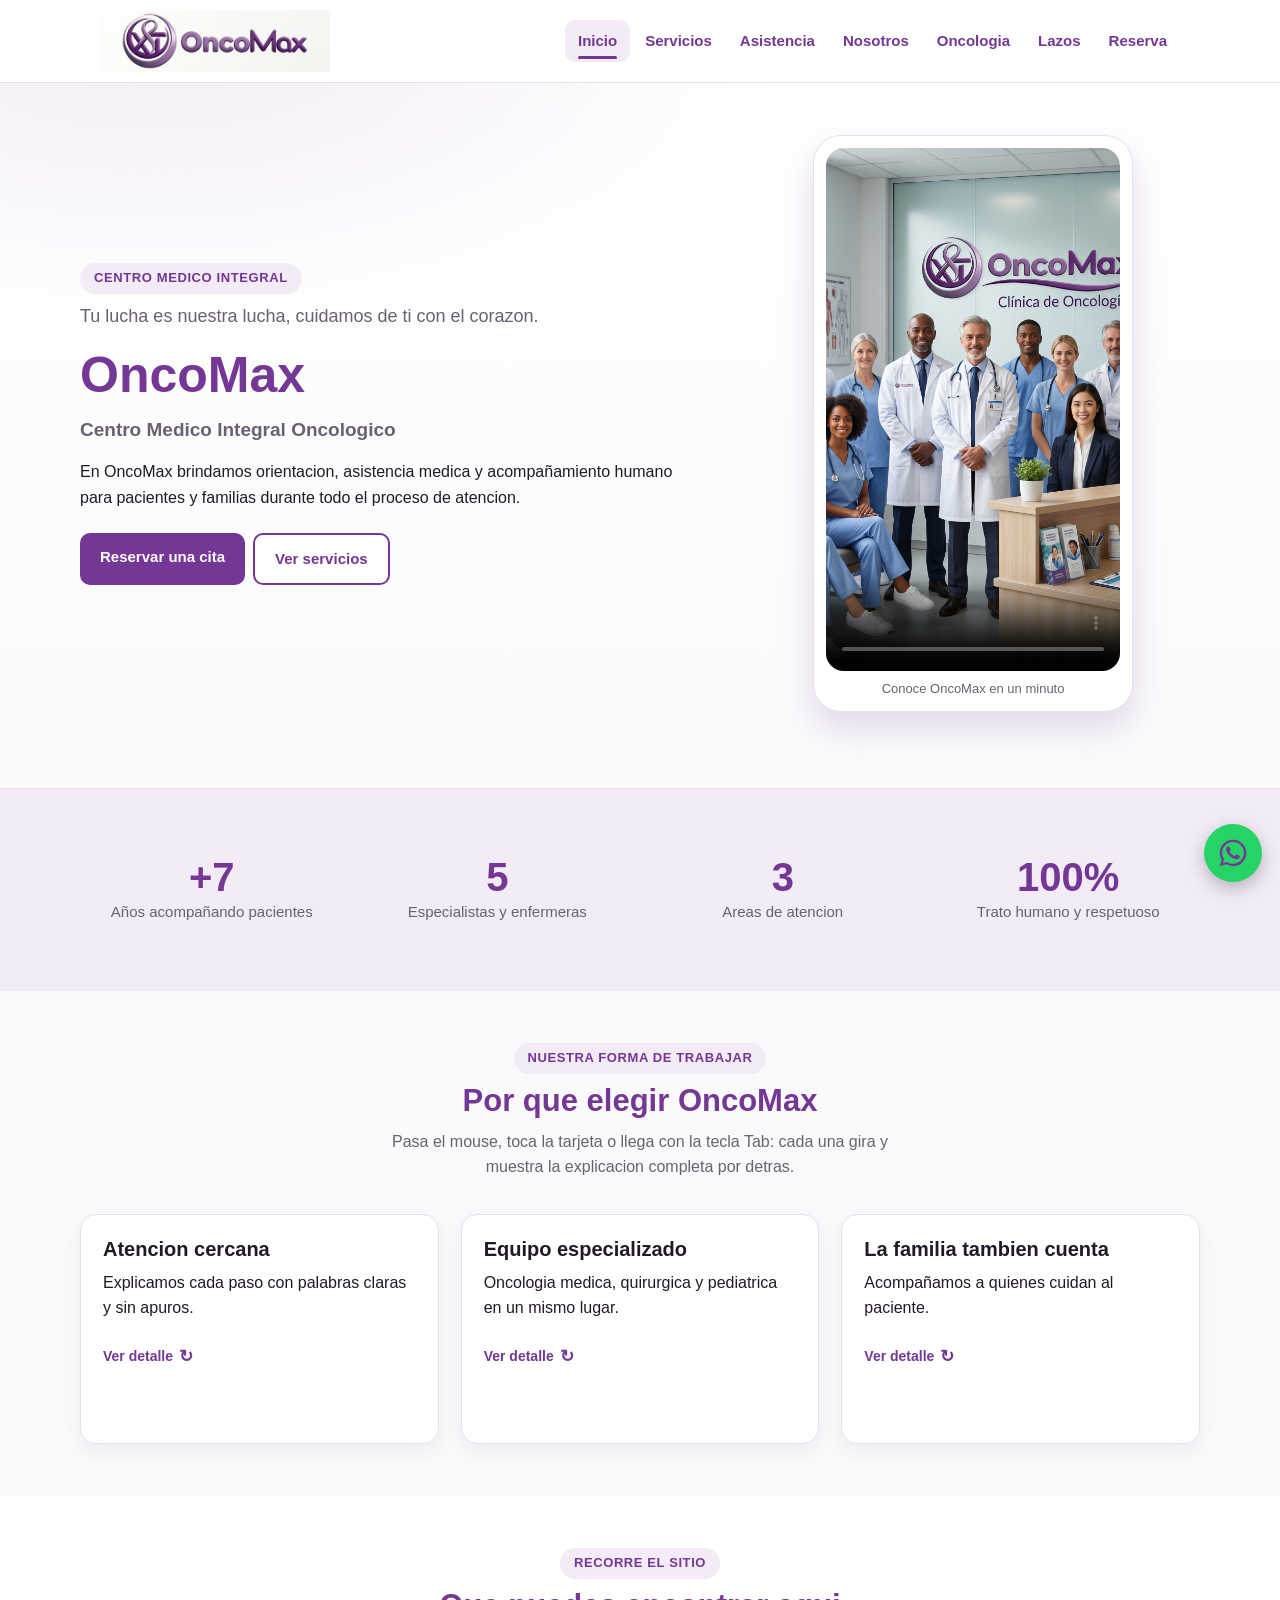
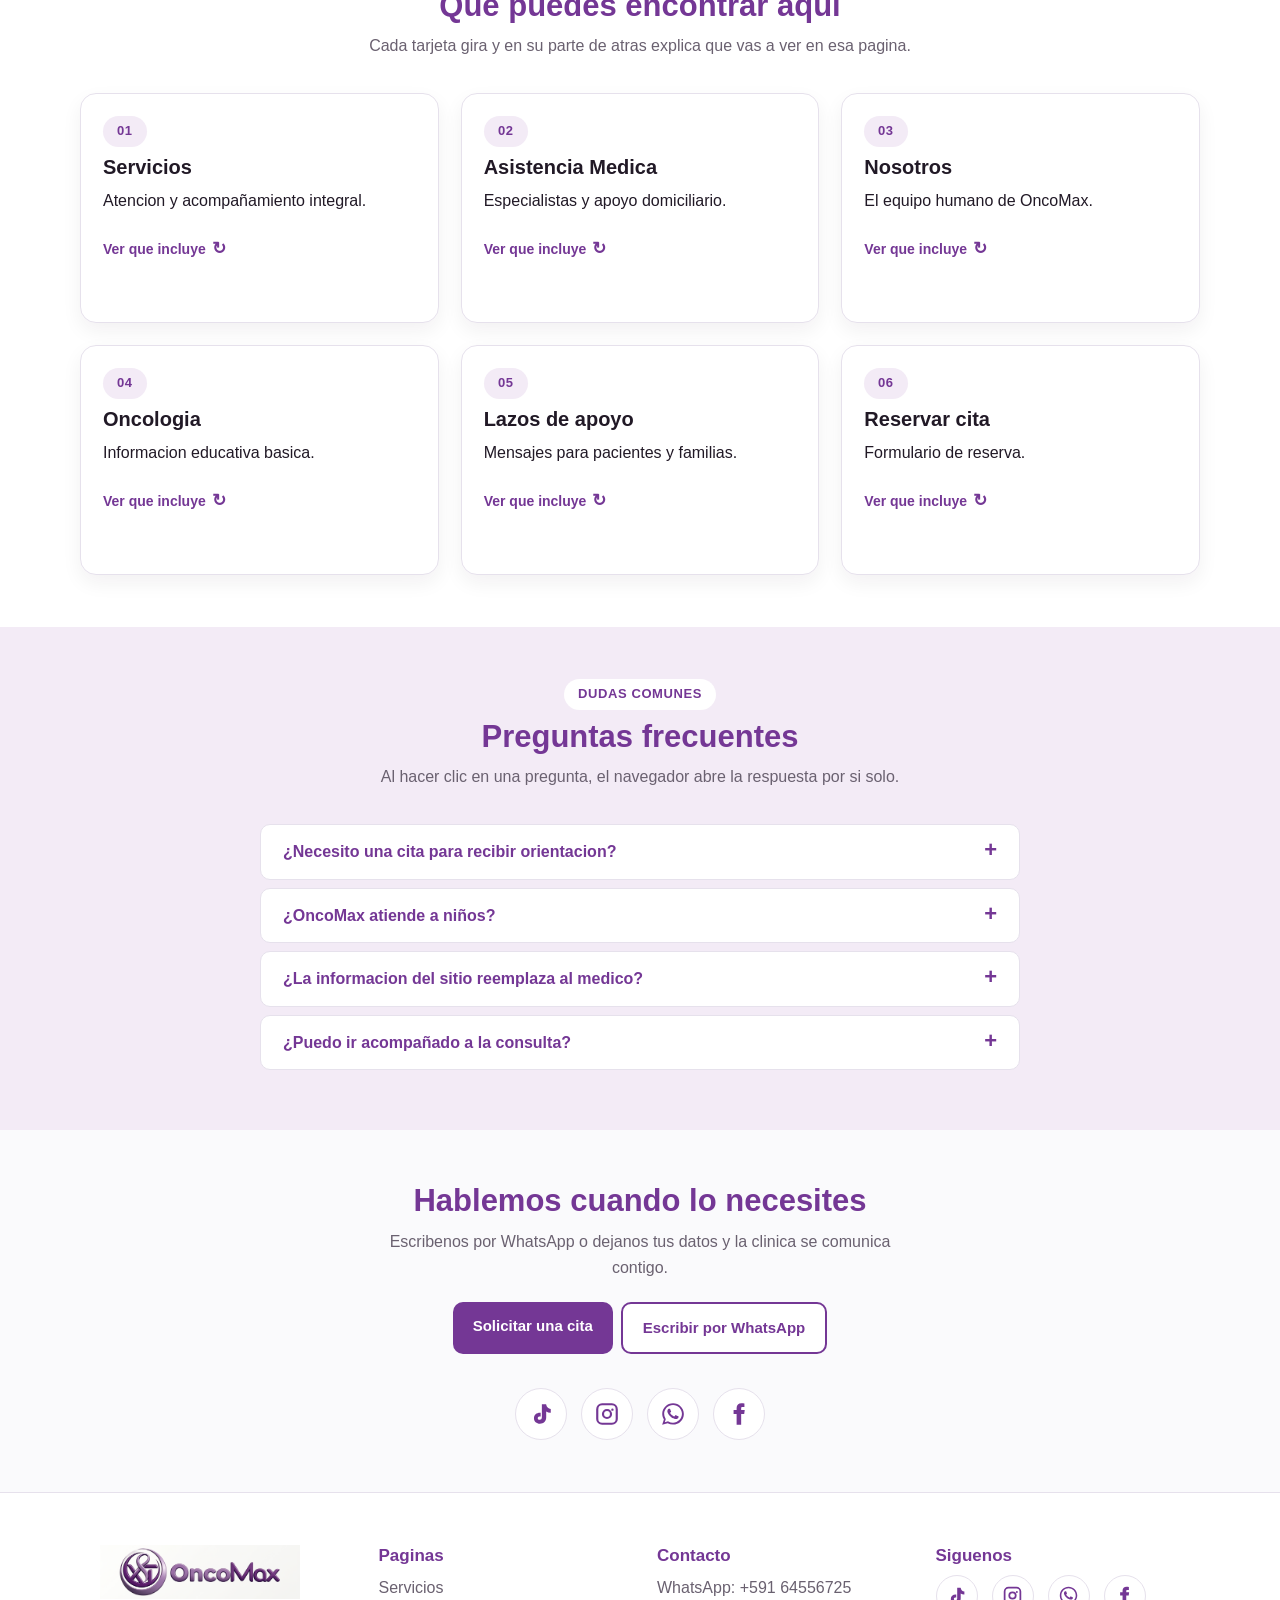
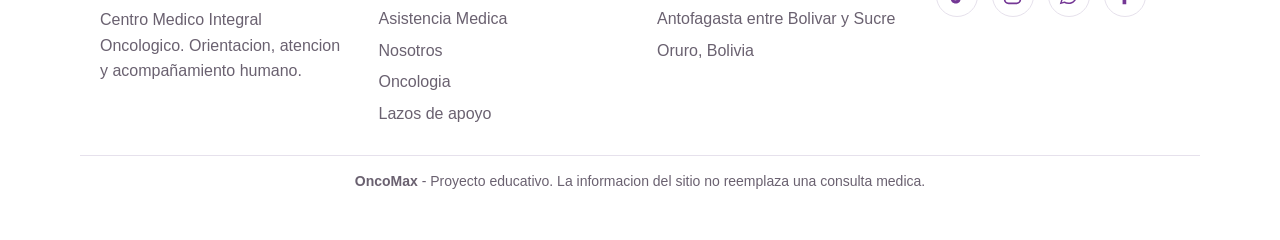
==== commit 3299e796: "feat: rediseño integral con hoja de estilos compartida y menu responsive Unifica el CSS de las 7 pag" ====
--- a/index.html
+++ b/index.html
@@ -8,285 +8,367 @@
   <!-- UTF-8 permite usar tildes y ñ sin problemas. -->
   <meta name="viewport" content="width=device-width, initial-scale=1.0">
   <!-- viewport hace que el sitio se adapte mejor al celular. -->
+  <meta name="description" content="OncoMax: centro medico integral oncologico en Oruro, Bolivia. Orientacion, asistencia medica y acompañamiento humano.">
+  <!-- description es el resumen que muestran los buscadores. -->
   <title>OncoMax | Inicio</title>
   <!-- title es el texto que aparece en la pestaña del navegador. -->
-  <style>
-    /* Estos son colores basicos del proyecto. Se repiten poco para que sea facil entenderlos. */
-    body {
-      margin: 0;
-      font-family: Arial, sans-serif;
-      background: #FAFAFC;
-      color: #211926;
-      line-height: 1.5;
-    }
-    /* El body es toda la pagina: quitamos margen, ponemos fuente y color de fondo. */
-    header {
-      background: white;
-      border-bottom: 1px solid #E6E1EC;
-      padding: 12px 24px;
-      display: flex;
-      align-items: center;
-      justify-content: space-between;
-      gap: 20px;
-      flex-wrap: wrap;
-    }
-    /* El header es la barra de arriba: logo a un lado y menu al otro. */
-    .logo {
-      width: 260px;
-      height: 70px;
-      object-fit: cover;
-      object-position: center;
-    }
-    /* El logo se recorta un poquito para verse grande, porque la imagen original tiene mucho espacio blanco. */
-    nav a {
-      display: inline-block;
-      margin: 5px;
-      padding: 9px 12px;
-      border-radius: 10px;
-      color: #743795;
-      text-decoration: none;
-      font-weight: bold;
-    }
-    /* Cada enlace del menu parece un boton sencillo. */
-    nav a:hover,
-    .activo {
-      background: #F3EBF6;
-    }
-    /* Esto marca el enlace activo y tambien cuando pasamos el mouse. */
-    main {
-      max-width: 1100px;
-      margin: auto;
-      padding: 35px 20px;
-      text-align: center;
-    }
-    /* main centra el contenido principal y le da aire. */
-    h1 {
-      font-size: 52px;
-      margin: 10px 0;
-      color: #743795;
-    }
-    /* h1 es el titulo mas importante. */
-    h2 {
-      margin: 5px 0;
-      color: #6A6170;
-    }
-    /* h2 se usa como subtitulo. */
-    .frase {
-      font-weight: bold;
-      color: #743795;
-    }
-    /* Clase para resaltar una frase importante. */
-    .video {
-      width: 100%;
-      max-width: 720px;
-      aspect-ratio: 16 / 9;
-      border-radius: 16px;
-      margin: 25px 0;
-      background: #211926;
-    }
-    /* El video mantiene formato 16:9, que es el formato normal de muchos videos. */
-    .menu {
-      display: grid;
-      grid-template-columns: repeat(3, 1fr);
-      gap: 15px;
-      margin-top: 20px;
-      text-align: left;
-    }
-    /* La clase menu acomoda las tarjetas en tres columnas. */
-    .card {
-      background: white;
-      border: 1px solid #E6E1EC;
-      border-radius: 16px;
-      padding: 18px;
-      text-decoration: none;
-      color: #211926;
-      box-shadow: 0 8px 20px rgba(0,0,0,.06);
-      transition: transform .3s, box-shadow .3s;
-    }
-    /* Cada tarjeta se levanta un poco para mostrar que se puede seleccionar. */
-    .card:hover {
-      transform: translateY(-7px);
-      box-shadow: 0 14px 28px rgba(116,55,149,.18);
-    }
-    /* Esta explicacion comienza escondida para mantener la pagina ordenada. */
-    .extra {
-      display: block;
-      max-height: 0;
-      overflow: hidden;
-      opacity: 0;
-      transition: max-height .4s, opacity .4s;
-    }
-    /* La explicacion aparece cuando el mouse esta sobre la tarjeta. */
-    .card:hover .extra {
-      max-height: 90px;
-      opacity: 1;
-    }
-    .card b {
-      color: #743795;
-    }
-    /* El titulo dentro de cada tarjeta va en morado. */
-    .redes img {
-      width: 38px;
-      height: 38px;
-      margin: 12px;
-    }
-    /* Iconos de redes sociales. */
-    footer {
-      background: white;
-      border-top: 1px solid #E6E1EC;
-      text-align: center;
-      padding: 22px;
-      margin-top: 30px;
-      color: #6A6170;
-    }
-    /* Footer es el pie de pagina. */
-    footer b {
-      color: #743795;
-    }
-    /* El nombre del centro en el footer queda un poco mas visible. */
-    .footer-redes img {
-      width: 24px;
-      height: 24px;
-      margin: 6px;
-    }
-    /* details crea una pregunta que se abre al hacer clic, sin usar JavaScript. */
-    details {
-      background: white;
-      border: 1px solid #E6E1EC;
-      border-radius: 10px;
-      margin: 10px auto;
-      padding: 14px;
-      max-width: 720px;
-      text-align: left;
-    }
-    /* summary es la parte visible de cada pregunta. */
-    summary {
-      color: #743795;
-      cursor: pointer;
-      font-weight: bold;
-    }
-    /* Este boton queda fijo abajo para encontrar WhatsApp facilmente. */
-    .whatsapp-fijo {
-      position: fixed;
-      right: 18px;
-      bottom: 18px;
-      background: #25D366;
-      border-radius: 50%;
-      padding: 12px;
-      box-shadow: 0 4px 12px rgba(0,0,0,.2);
-    }
-    /* La imagen dentro del boton mantiene un tamaño facil de tocar. */
-    .whatsapp-fijo img {
-      width: 34px;
-      height: 34px;
-      display: block;
-    }
-    /* Iconos pequeñitos del footer. */
-    @media(max-width:700px) {
-      .logo {
-        width: 210px;
-      }
-      .menu {
-        grid-template-columns: 1fr;
-      }
-      h1 {
-        font-size: 38px;
-      }
-    }
-    /* En celular todo pasa a una columna para que no se apriete. */
-  </style>
+  <link rel="icon" href="assets/img/logo-oncomax.png">
+  <!-- Este es el iconito de la pestaña. -->
+  <link rel="stylesheet" href="assets/css/estilos.css">
+  <!-- Todos los estilos del sitio viven en un solo archivo compartido. -->
 </head>
 <body>
   <!-- body contiene todo lo que si se ve en la pagina. -->
-  <header>
-    <!-- header es el menu superior. -->
-    <a href="index.html"><img class="logo" src="assets/img/logo-oncomax.png" alt="Logo OncoMax"></a>
-    <!-- Esta opcion lleva al inicio cuando se hace clic en el logo. -->
-    <nav>
-      <!-- nav contiene los enlaces del menu. Cada archivo.html te lleva a esa pagina. -->
-      <a class="activo" href="index.html">Inicio</a>
-      <a href="servicios.html">Servicios</a>
-      <a href="asistencia.html">Asistencia Medica</a>
-      <a href="nosotros.html">Nosotros</a>
-      <a href="oncologia.html">Oncologia</a>
-      <a href="lazos.html">Lazos</a>
-      <a href="reserva.html">Reserva</a>
-    </nav>
+
+  <!-- ================= CABECERA ================= -->
+  <header class="cabecera">
+    <div class="cabecera__interior">
+      <!-- El logo siempre lleva al inicio. -->
+      <a href="index.html"><img class="logo" src="assets/img/logo-oncomax.png" alt="Logo OncoMax"></a>
+
+      <!-- Esta casilla esta escondida y es la que abre el menu en celular. -->
+      <input class="nav-toggle" id="nav-toggle" type="checkbox">
+      <!-- El label es el boton de hamburguesa: al tocarlo marca la casilla de arriba. -->
+      <label class="hamburguesa" for="nav-toggle" aria-label="Abrir o cerrar el menu">
+        <span></span><span></span><span></span>
+      </label>
+
+      <nav class="nav">
+        <!-- Cada archivo .html es una pagina distinta del sitio. -->
+        <a class="activo" href="index.html">Inicio</a>
+        <a href="servicios.html">Servicios</a>
+        <a href="asistencia.html">Asistencia</a>
+        <a href="nosotros.html">Nosotros</a>
+        <a href="oncologia.html">Oncologia</a>
+        <a href="lazos.html">Lazos</a>
+        <a href="reserva.html">Reserva</a>
+      </nav>
+    </div>
   </header>
 
   <main>
-    <!-- main guarda el contenido principal de esta pagina. -->
-    <p class="frase">Tu lucha es nuestra lucha, cuidamos de ti con el corazon.</p>
-    <!-- Esta es la frase institucional. -->
-    <h1>OncoMax</h1>
-    <!-- Titulo principal del proyecto. -->
-    <h2>Centro Medico Integral Oncologico</h2>
-    <!-- Subtitulo que explica que es OncoMax. -->
-    <p>En OncoMax brindamos orientacion, asistencia medica y acompañamiento humano para pacientes y familias.</p>
-    <!-- Texto corto de presentacion. -->
-
-    <!-- El video ahora es local, o sea que esta guardado dentro de la carpeta del proyecto. -->
-    <video class="video" controls>
-      <!-- source indica donde esta el archivo del video. Pon tu video con este nombre exacto. -->
-      <source src="assets/videos/video-inicio.mp4" type="video/mp4">
-      <!-- Este texto aparece si el navegador no puede reproducir el video. -->
-      Tu navegador no puede reproducir este video.
-    </video>
-    <section class="menu">
-      <!-- Esta seccion muestra accesos a las demas paginas. -->
-      <!-- Cada texto extra se descubre al pasar el mouse por su tarjeta. -->
-      <a class="card" href="servicios.html"><b>Servicios</b><br>Atencion y acompañamiento integral.<span class="extra"><br>Conoce las áreas de atención disponibles en la clínica.</span></a>
-      <a class="card" href="asistencia.html"><b>Asistencia Medica</b><br>Especialistas y apoyo domiciliario.<span class="extra"><br>Revisa profesionales, horarios y pasos para recibir atención.</span></a>
-      <a class="card" href="nosotros.html"><b>Nosotros</b><br>Equipo de OncoMax.<span class="extra"><br>Descubre la historia y biografía de nuestro personal.</span></a>
-      <a class="card" href="oncologia.html"><b>Oncologia</b><br>Informacion educativa basica.<span class="extra"><br>Aprende con preguntas, mitos y actividades sencillas.</span></a>
-      <a class="card" href="lazos.html"><b>Lazos de apoyo</b><br>Mensajes para pacientes y familias.<span class="extra"><br>Encuentra consejos para acompañar con respeto y cariño.</span></a>
-      <a class="card" href="reserva.html"><b>Reservar cita</b><br>Formulario de reserva.<span class="extra"><br>Elige un servicio, una fecha y deja tus datos de contacto.</span></a>
-    </section>
-
-    <div class="redes">
-      <!-- Estos iconos usan archivos SVG guardados en assets/icons. Son los logos de las redes sociales. -->
-      <a href="#"><img src="assets/icons/tiktok.svg" alt="TikTok"></a>
-      <a href="#"><img src="assets/icons/instagram.svg" alt="Instagram"></a>
-      <a href="https://wa.me/59164556725"><img src="assets/icons/whatsapp.svg" alt="WhatsApp"></a>
-      <a href="https://www.facebook.com/profile.php?id=61578464102459"><img src="assets/icons/facebook.svg" alt="Facebook"></a>
-    </div>
-
-    <!-- Esta seccion usa etiquetas details para mostrar y ocultar respuestas. -->
-    <section id="preguntas">
-      <h2>Preguntas frecuentes</h2>
-      <!-- Al hacer clic en la pregunta, el navegador abre la respuesta por si solo. -->
-      <details>
-        <summary>¿Necesito una cita para recibir orientación?</summary>
-        <p>Si, puedes solicitarla desde la página Reserva o comunicarte por WhatsApp.</p>
-      </details>
-      <details>
-        <summary>¿OncoMax atiende a niños?</summary>
-        <p>Si, contamos con información y atención de oncología pediátrica.</p>
-      </details>
-      <details>
-        <summary>¿La información del sitio reemplaza al médico?</summary>
-        <p>No. Esta página es educativa y una evaluación siempre debe realizarla un profesional.</p>
-      </details>
+    <!-- ================= PORTADA ================= -->
+    <section class="portada">
+      <div class="portada__interior">
+        <div>
+          <span class="etiqueta">Centro medico integral</span>
+          <p class="portada__lema">Tu lucha es nuestra lucha, cuidamos de ti con el corazon.</p>
+          <h1>OncoMax</h1>
+          <p class="portada__subtitulo">Centro Medico Integral Oncologico</p>
+          <p>En OncoMax brindamos orientacion, asistencia medica y acompañamiento humano
+             para pacientes y familias durante todo el proceso de atencion.</p>
+          <!-- Dos accesos rapidos: uno principal y otro secundario. -->
+          <div class="acciones">
+            <a class="boton" href="reserva.html">Reservar una cita</a>
+            <a class="boton boton--claro" href="servicios.html">Ver servicios</a>
+          </div>
+        </div>
+
+        <!-- El video esta guardado dentro del proyecto, en assets/videos. -->
+        <div class="video-marco">
+          <video class="video" controls playsinline poster="assets/img/equipo-oncomax.jpg">
+            <!-- source indica donde esta el archivo del video. -->
+            <source src="assets/videos/video-inicio.mp4" type="video/mp4">
+            <!-- Este texto aparece si el navegador no puede reproducir el video. -->
+            Tu navegador no puede reproducir este video.
+          </video>
+          <p class="video-pie">Conoce OncoMax en un minuto</p>
+        </div>
+      </div>
+    </section>
+
+    <!-- ================= CIFRAS ================= -->
+    <section class="seccion seccion--suave">
+      <div class="seccion__interior">
+        <div class="cifras revelar">
+          <!-- Cada cifra resume algo del centro medico. -->
+          <div class="cifra"><b>+7</b><span>Años acompañando pacientes</span></div>
+          <div class="cifra"><b>5</b><span>Especialistas y enfermeras</span></div>
+          <div class="cifra"><b>3</b><span>Areas de atencion</span></div>
+          <div class="cifra"><b>100%</b><span>Trato humano y respetuoso</span></div>
+        </div>
+      </div>
+    </section>
+
+    <!-- ================= POR QUE ONCOMAX (tarjetas giratorias) ================= -->
+    <section class="seccion">
+      <div class="seccion__interior">
+        <div class="titulo-seccion titulo-seccion--centro revelar">
+          <span class="etiqueta">Nuestra forma de trabajar</span>
+          <h2>Por que elegir OncoMax</h2>
+          <p>Pasa el mouse, toca la tarjeta o llega con la tecla Tab: cada una gira y muestra
+             la explicacion completa por detras.</p>
+        </div>
+
+        <section class="grid grid--3 revelar">
+          <!-- Tarjeta giratoria 1. -->
+          <article class="flip flip--texto" tabindex="0">
+            <div class="flip__interior">
+              <div class="flip__cara flip__frente">
+                <h3>Atencion cercana</h3>
+                <p>Explicamos cada paso con palabras claras y sin apuros.</p>
+                <span class="pista">Ver detalle</span>
+              </div>
+              <div class="flip__cara flip__atras">
+                <h3>Atencion cercana</h3>
+                <p>El paciente recibe informacion comprensible sobre su situacion, puede
+                   preguntar todas las veces que necesite y decide acompañado del profesional.</p>
+              </div>
+            </div>
+          </article>
+
+          <!-- Tarjeta giratoria 2. -->
+          <article class="flip flip--texto" tabindex="0">
+            <div class="flip__interior">
+              <div class="flip__cara flip__frente">
+                <h3>Equipo especializado</h3>
+                <p>Oncologia medica, quirurgica y pediatrica en un mismo lugar.</p>
+                <span class="pista">Ver detalle</span>
+              </div>
+              <div class="flip__cara flip__atras">
+                <h3>Equipo especializado</h3>
+                <p>Doctores y enfermeras trabajan de forma coordinada, asi el paciente no
+                   tiene que repetir su historia en cada consulta.</p>
+              </div>
+            </div>
+          </article>
+
+          <!-- Tarjeta giratoria 3. -->
+          <article class="flip flip--texto" tabindex="0">
+            <div class="flip__interior">
+              <div class="flip__cara flip__frente">
+                <h3>La familia tambien cuenta</h3>
+                <p>Acompañamos a quienes cuidan al paciente.</p>
+                <span class="pista">Ver detalle</span>
+              </div>
+              <div class="flip__cara flip__atras">
+                <h3>La familia tambien cuenta</h3>
+                <p>Damos orientacion a familiares y amigos para que sepan como ayudar,
+                   como escuchar y como cuidarse ellos mismos.</p>
+              </div>
+            </div>
+          </article>
+        </section>
+      </div>
+    </section>
+
+    <!-- ================= MAPA DEL SITIO EN TARJETAS ================= -->
+    <section class="seccion seccion--blanca">
+      <div class="seccion__interior">
+        <div class="titulo-seccion titulo-seccion--centro revelar">
+          <span class="etiqueta">Recorre el sitio</span>
+          <h2>Que puedes encontrar aqui</h2>
+          <p>Cada tarjeta gira y en su parte de atras explica que vas a ver en esa pagina.</p>
+        </div>
+
+        <section class="grid grid--3 revelar">
+          <!-- Acceso a Servicios. -->
+          <article class="flip flip--texto" tabindex="0">
+            <div class="flip__interior">
+              <div class="flip__cara flip__frente">
+                <span class="etiqueta">01</span>
+                <h3>Servicios</h3>
+                <p>Atencion y acompañamiento integral.</p>
+                <span class="pista">Ver que incluye</span>
+              </div>
+              <div class="flip__cara flip__atras">
+                <h3>Servicios</h3>
+                <p>Conoce las areas de atencion disponibles: oncologia pediatrica,
+                   oncologia quirurgica y acompañamiento integral.</p>
+                <a class="boton" href="servicios.html">Entrar</a>
+              </div>
+            </div>
+          </article>
+
+          <!-- Acceso a Asistencia Medica. -->
+          <article class="flip flip--texto" tabindex="0">
+            <div class="flip__interior">
+              <div class="flip__cara flip__frente">
+                <span class="etiqueta">02</span>
+                <h3>Asistencia Medica</h3>
+                <p>Especialistas y apoyo domiciliario.</p>
+                <span class="pista">Ver que incluye</span>
+              </div>
+              <div class="flip__cara flip__atras">
+                <h3>Asistencia Medica</h3>
+                <p>Revisa a los profesionales, el calendario de atencion y los tres pasos
+                   para solicitar una consulta.</p>
+                <a class="boton" href="asistencia.html">Entrar</a>
+              </div>
+            </div>
+          </article>
+
+          <!-- Acceso a Nosotros. -->
+          <article class="flip flip--texto" tabindex="0">
+            <div class="flip__interior">
+              <div class="flip__cara flip__frente">
+                <span class="etiqueta">03</span>
+                <h3>Nosotros</h3>
+                <p>El equipo humano de OncoMax.</p>
+                <span class="pista">Ver que incluye</span>
+              </div>
+              <div class="flip__cara flip__atras">
+                <h3>Nosotros</h3>
+                <p>Descubre la historia de la clinica, la galeria y la biografia de
+                   doctores y enfermeras.</p>
+                <a class="boton" href="nosotros.html">Entrar</a>
+              </div>
+            </div>
+          </article>
+
+          <!-- Acceso a Oncologia. -->
+          <article class="flip flip--texto" tabindex="0">
+            <div class="flip__interior">
+              <div class="flip__cara flip__frente">
+                <span class="etiqueta">04</span>
+                <h3>Oncologia</h3>
+                <p>Informacion educativa basica.</p>
+                <span class="pista">Ver que incluye</span>
+              </div>
+              <div class="flip__cara flip__atras">
+                <h3>Oncologia</h3>
+                <p>Aprende con mitos y realidades, un cuestionario para autoevaluarte y
+                   señales a las que conviene prestar atencion.</p>
+                <a class="boton" href="oncologia.html">Entrar</a>
+              </div>
+            </div>
+          </article>
+
+          <!-- Acceso a Lazos de apoyo. -->
+          <article class="flip flip--texto" tabindex="0">
+            <div class="flip__interior">
+              <div class="flip__cara flip__frente">
+                <span class="etiqueta">05</span>
+                <h3>Lazos de apoyo</h3>
+                <p>Mensajes para pacientes y familias.</p>
+                <span class="pista">Ver que incluye</span>
+              </div>
+              <div class="flip__cara flip__atras">
+                <h3>Lazos de apoyo</h3>
+                <p>Encuentra frases de aliento y consejos concretos para acompañar con
+                   respeto y cariño.</p>
+                <a class="boton" href="lazos.html">Entrar</a>
+              </div>
+            </div>
+          </article>
+
+          <!-- Acceso a Reserva. -->
+          <article class="flip flip--texto" tabindex="0">
+            <div class="flip__interior">
+              <div class="flip__cara flip__frente">
+                <span class="etiqueta">06</span>
+                <h3>Reservar cita</h3>
+                <p>Formulario de reserva.</p>
+                <span class="pista">Ver que incluye</span>
+              </div>
+              <div class="flip__cara flip__atras">
+                <h3>Reservar cita</h3>
+                <p>Elige un servicio, una fecha y deja tus datos de contacto. Tambien
+                   encontraras el croquis para llegar.</p>
+                <a class="boton" href="reserva.html">Entrar</a>
+              </div>
+            </div>
+          </article>
+        </section>
+      </div>
+    </section>
+
+    <!-- ================= PREGUNTAS FRECUENTES ================= -->
+    <section class="seccion seccion--angosta seccion--suave" id="preguntas">
+      <div class="seccion__interior">
+        <div class="titulo-seccion titulo-seccion--centro revelar">
+          <span class="etiqueta">Dudas comunes</span>
+          <h2>Preguntas frecuentes</h2>
+          <p>Al hacer clic en una pregunta, el navegador abre la respuesta por si solo.</p>
+        </div>
+
+        <div class="revelar">
+          <details>
+            <summary>¿Necesito una cita para recibir orientacion?</summary>
+            <p>Si, puedes solicitarla desde la pagina Reserva o comunicarte por WhatsApp.</p>
+          </details>
+          <details>
+            <summary>¿OncoMax atiende a niños?</summary>
+            <p>Si, contamos con informacion y atencion de oncologia pediatrica.</p>
+          </details>
+          <details>
+            <summary>¿La informacion del sitio reemplaza al medico?</summary>
+            <p>No. Esta pagina es educativa y una evaluacion siempre debe realizarla un profesional.</p>
+          </details>
+          <details>
+            <summary>¿Puedo ir acompañado a la consulta?</summary>
+            <p>Si. Recomendamos venir con una persona de confianza que ayude a anotar las indicaciones.</p>
+          </details>
+        </div>
+      </div>
+    </section>
+
+    <!-- ================= LLAMADO FINAL Y REDES ================= -->
+    <section class="seccion">
+      <div class="seccion__interior">
+        <div class="titulo-seccion titulo-seccion--centro revelar">
+          <h2>Hablemos cuando lo necesites</h2>
+          <p>Escribenos por WhatsApp o dejanos tus datos y la clinica se comunica contigo.</p>
+          <div class="acciones">
+            <a class="boton" href="reserva.html">Solicitar una cita</a>
+            <a class="boton boton--claro" href="https://wa.me/59164556725" target="_blank" rel="noopener">Escribir por WhatsApp</a>
+          </div>
+        </div>
+
+        <!-- Estos iconos usan archivos SVG guardados en assets/icons. -->
+        <div class="redes revelar">
+          <a href="#" aria-label="TikTok"><img src="assets/icons/tiktok.svg" alt="TikTok"></a>
+          <a href="#" aria-label="Instagram"><img src="assets/icons/instagram.svg" alt="Instagram"></a>
+          <a href="https://wa.me/59164556725" aria-label="WhatsApp"><img src="assets/icons/whatsapp.svg" alt="WhatsApp"></a>
+          <a href="https://www.facebook.com/profile.php?id=61578464102459" aria-label="Facebook"><img src="assets/icons/facebook.svg" alt="Facebook"></a>
+        </div>
+      </div>
     </section>
   </main>
 
-  <!-- Enlace fijo: abre una conversación de WhatsApp en otra pestaña. -->
-  <a class="whatsapp-fijo" href="https://wa.me/59164556725" target="_blank" aria-label="Abrir WhatsApp">
+  <!-- Enlace fijo: abre una conversacion de WhatsApp en otra pestaña. -->
+  <a class="whatsapp-fijo" href="https://wa.me/59164556725" target="_blank" rel="noopener" aria-label="Abrir WhatsApp">
     <img src="assets/icons/whatsapp.svg" alt="WhatsApp">
   </a>
 
-  <footer>
-    <!-- Footer significa pie de pagina; aqui ponemos datos finales y sencillos. INformacion General -->
-    <p><b>OncoMax</b> - Centro Medico Integral Oncologico</p>
-    <!-- Este texto recuerda el nombre del proyecto al final de la pagina. -->
-    <p>WhatsApp: +59164556725 | Direccion: Antofagasta entre Bolívar y Sucre, Oruro, Bolivia</p>
-    <!-- Estos datos son temporales; luego se pueden cambiar por datos reales. -->
-    <div class="footer-redes">
-      <!-- Estos iconos son enlaces de redes sociales, por ahora con # porque faltan los enlaces reales. Los funcionales son de Facebook y WhatsApp-->
-      <a href="#"><img src="assets/icons/tiktok.svg" alt="TikTok"></a>
-      <a href="#"><img src="assets/icons/instagram.svg" alt="Instagram"></a>
-      <a href="https://wa.me/59164556725"><img src="assets/icons/whatsapp.svg" alt="WhatsApp"></a>
-      <a href="https://www.facebook.com/profile.php?id=61578464102459"><img src="assets/icons/facebook.svg" alt="Facebook"></a>
+  <!-- ================= PIE DE PAGINA ================= -->
+  <footer class="pie">
+    <div class="pie__interior">
+      <div>
+        <img class="pie__logo" src="assets/img/logo-oncomax.png" alt="Logo OncoMax">
+        <p>Centro Medico Integral Oncologico. Orientacion, atencion y acompañamiento humano.</p>
+      </div>
+      <div>
+        <h3>Paginas</h3>
+        <ul>
+          <li><a href="servicios.html">Servicios</a></li>
+          <li><a href="asistencia.html">Asistencia Medica</a></li>
+          <li><a href="nosotros.html">Nosotros</a></li>
+          <li><a href="oncologia.html">Oncologia</a></li>
+          <li><a href="lazos.html">Lazos de apoyo</a></li>
+        </ul>
+      </div>
+      <div>
+        <h3>Contacto</h3>
+        <ul>
+          <li><a href="https://wa.me/59164556725">WhatsApp: +591 64556725</a></li>
+          <li>Antofagasta entre Bolivar y Sucre</li>
+          <li>Oruro, Bolivia</li>
+        </ul>
+      </div>
+      <div>
+        <h3>Siguenos</h3>
+        <!-- Por ahora TikTok e Instagram usan # porque faltan los enlaces reales. -->
+        <div class="redes">
+          <a href="#" aria-label="TikTok"><img src="assets/icons/tiktok.svg" alt="TikTok"></a>
+          <a href="#" aria-label="Instagram"><img src="assets/icons/instagram.svg" alt="Instagram"></a>
+          <a href="https://wa.me/59164556725" aria-label="WhatsApp"><img src="assets/icons/whatsapp.svg" alt="WhatsApp"></a>
+          <a href="https://www.facebook.com/profile.php?id=61578464102459" aria-label="Facebook"><img src="assets/icons/facebook.svg" alt="Facebook"></a>
+        </div>
+      </div>
+    </div>
+    <div class="pie__abajo">
+      <p><b>OncoMax</b> - Proyecto educativo. La informacion del sitio no reemplaza una consulta medica.</p>
     </div>
   </footer>
 </body>
--- a/assets/css/estilos.css
+++ b/assets/css/estilos.css
@@ -0,0 +1,671 @@
+/* ============================================================
+   OncoMax - Hoja de estilos compartida por todas las paginas.
+   Antes cada archivo repetia sus propios estilos. Ahora todo
+   vive aqui, asi el sitio se ve igual en las 7 paginas y se
+   corrige en un solo lugar.
+   Escrito solo con HTML y CSS, sin JavaScript.
+   ============================================================ */
+
+/* ---------- 1. Variables: la paleta y las medidas del proyecto ---------- */
+/* :root guarda valores una sola vez y luego se reutilizan con var(). */
+:root {
+  --morado: #743795;          /* Color principal de OncoMax. */
+  --morado-oscuro: #5A2B75;   /* Version mas oscura para degradados. */
+  --morado-suave: #F3EBF6;    /* Fondo claro de apoyo. */
+  --morado-medio: #E8D8EE;    /* Fondo claro un poco mas fuerte. */
+  --linea: #E6E1EC;           /* Color de los bordes. */
+  --fondo: #FAFAFC;           /* Fondo general de la pagina. */
+  --texto: #211926;           /* Color del texto normal. */
+  --texto-suave: #6A6170;     /* Color de textos secundarios. */
+  --verde: #26734D;           /* Se usa para "disponible". */
+  --rojo: #A33A3A;            /* Se usa para "ocupado". */
+  --blanco: #FFFFFF;
+
+  --radio: 16px;              /* Redondeo de las tarjetas. */
+  --radio-chico: 10px;        /* Redondeo de botones y avisos. */
+  --sombra: 0 8px 20px rgba(33, 25, 38, .06);
+  --sombra-alta: 0 16px 34px rgba(116, 55, 149, .18);
+
+  --ancho: 1120px;            /* Ancho maximo del contenido. */
+  --ancho-texto: 760px;       /* Ancho comodo para leer parrafos. */
+
+  /* Escala de espacios: se usa siempre la misma para que nada quede suelto. */
+  --e1: 8px;
+  --e2: 14px;
+  --e3: 22px;
+  --e4: 34px;
+  --e5: 52px;
+  --e6: 76px;
+}
+
+/* ---------- 2. Reglas generales ---------- */
+* { box-sizing: border-box; }   /* El padding ya no agranda las cajas. */
+
+html { scroll-behavior: smooth; scroll-padding-top: 90px; }
+/* Los enlaces internos bajan suave y no quedan tapados por la barra fija. */
+
+body {
+  margin: 0;
+  font-family: "Segoe UI", Arial, Helvetica, sans-serif;
+  background: var(--fondo);
+  color: var(--texto);
+  line-height: 1.6;
+}
+
+img { max-width: 100%; }
+
+/* Titulos: tamaños que se adaptan solos al ancho de la pantalla. */
+h1, h2, h3 { line-height: 1.25; margin: 0 0 var(--e1); }
+h1 { font-size: clamp(32px, 5vw, 50px); color: var(--morado); }
+h2 { font-size: clamp(23px, 3vw, 31px); color: var(--morado); }
+h3 { font-size: clamp(17px, 2vw, 20px); }
+p  { margin: 0 0 var(--e2); }
+
+/* ---------- 3. Cabecera y menu ---------- */
+.cabecera {
+  position: sticky;      /* La barra se queda arriba mientras bajamos. */
+  top: 0;
+  z-index: 50;
+  background: rgba(255, 255, 255, .94);
+  backdrop-filter: blur(8px);
+  border-bottom: 1px solid var(--linea);
+}
+
+.cabecera__interior {
+  max-width: var(--ancho);
+  margin: auto;
+  padding: 10px 20px;
+  display: flex;
+  align-items: center;
+  justify-content: space-between;
+  gap: var(--e2);
+}
+
+.logo {
+  width: 230px;
+  height: 62px;
+  object-fit: cover;
+  object-position: center;
+  display: block;
+}
+/* El logo se recorta un poco porque la imagen original tiene mucho espacio blanco. */
+
+/* La casilla que abre y cierra el menu en celular. Queda invisible pero
+   sigue existiendo, por eso el teclado tambien puede usarla. */
+.nav-toggle {
+  position: absolute;
+  opacity: 0;
+  width: 1px;
+  height: 1px;
+}
+
+/* El boton de tres lineas (hamburguesa). En computadora esta oculto. */
+.hamburguesa {
+  display: none;
+  width: 46px;
+  height: 42px;
+  border: 1px solid var(--linea);
+  border-radius: var(--radio-chico);
+  cursor: pointer;
+  padding: 11px 10px;
+  flex-direction: column;
+  justify-content: space-between;
+  background: var(--blanco);
+}
+.hamburguesa span {
+  display: block;
+  height: 3px;
+  border-radius: 3px;
+  background: var(--morado);
+  transition: transform .3s, opacity .3s;
+}
+/* Cuando la casilla esta marcada, las tres lineas forman una X. */
+.nav-toggle:checked ~ .hamburguesa span:nth-child(1) { transform: translateY(8px) rotate(45deg); }
+.nav-toggle:checked ~ .hamburguesa span:nth-child(2) { opacity: 0; }
+.nav-toggle:checked ~ .hamburguesa span:nth-child(3) { transform: translateY(-8px) rotate(-45deg); }
+/* Un borde morado avisa cuando el boton esta seleccionado con el teclado. */
+.nav-toggle:focus-visible ~ .hamburguesa { outline: 3px solid var(--morado); }
+
+.nav { display: flex; flex-wrap: wrap; gap: 2px; }
+
+.nav a {
+  position: relative;
+  padding: 9px 13px;
+  border-radius: var(--radio-chico);
+  color: var(--morado);
+  text-decoration: none;
+  font-weight: 600;
+  font-size: 15px;
+  transition: background .25s, color .25s;
+}
+.nav a:hover { background: var(--morado-suave); }
+
+/* La pagina en la que estamos se marca con fondo y una linea inferior. */
+.nav a.activo { background: var(--morado-suave); }
+.nav a.activo::after {
+  content: "";
+  position: absolute;
+  left: 13px;
+  right: 13px;
+  bottom: 3px;
+  height: 3px;
+  border-radius: 3px;
+  background: var(--morado);
+}
+
+/* ---------- 4. Estructura del contenido ---------- */
+main { display: block; }
+
+/* Cada bloque de contenido usa la misma separacion arriba y abajo.
+   Esto es lo que evita que la pagina parezca un lienzo vacio. */
+.seccion { padding: var(--e5) 20px; }
+.seccion--suave { background: var(--morado-suave); }
+.seccion--blanca { background: var(--blanco); }
+.seccion__interior { max-width: var(--ancho); margin: auto; }
+.seccion--angosta .seccion__interior { max-width: var(--ancho-texto); }
+
+/* Titulo de seccion con su pequeña etiqueta superior. */
+.titulo-seccion { margin-bottom: var(--e4); }
+.titulo-seccion p { color: var(--texto-suave); max-width: 62ch; }
+.titulo-seccion--centro { text-align: center; }
+.titulo-seccion--centro p { margin-left: auto; margin-right: auto; }
+
+.etiqueta {
+  display: inline-block;
+  background: var(--morado-suave);
+  color: var(--morado);
+  border-radius: 999px;
+  padding: 5px 14px;
+  font-size: 13px;
+  font-weight: 700;
+  letter-spacing: .6px;
+  text-transform: uppercase;
+  margin-bottom: var(--e1);
+}
+.seccion--suave .etiqueta { background: var(--blanco); }
+
+/* ---------- 5. Portada (hero) ---------- */
+.portada {
+  background:
+    radial-gradient(900px 420px at 12% -10%, var(--morado-suave), transparent 70%),
+    linear-gradient(180deg, var(--blanco), var(--fondo));
+  border-bottom: 1px solid var(--linea);
+  padding: var(--e5) 20px var(--e6);
+}
+.portada__interior {
+  max-width: var(--ancho);
+  margin: auto;
+  display: grid;
+  grid-template-columns: 1.15fr .85fr;  /* Texto a la izquierda, video a la derecha. */
+  gap: var(--e5);
+  align-items: center;
+}
+.portada h1 { margin: var(--e1) 0; }
+.portada__lema { color: var(--texto-suave); font-size: 18px; max-width: 48ch; }
+.portada__subtitulo { color: var(--texto-suave); font-weight: 600; font-size: 19px; margin-bottom: var(--e2); }
+
+/* Grupo de botones. Se usa en la portada y al final de cada seccion. */
+.acciones { display: flex; flex-wrap: wrap; gap: var(--e1); margin-top: var(--e3); }
+/* Cuando la seccion esta centrada, los botones tambien se centran. */
+.acciones--centro,
+.titulo-seccion--centro .acciones { justify-content: center; }
+
+/* ---------- 6. Video vertical (formato TikTok 9:16) ---------- */
+.video-marco {
+  justify-self: center;
+  width: 100%;
+  max-width: 320px;
+  padding: 12px;
+  background: var(--blanco);
+  border: 1px solid var(--linea);
+  border-radius: 28px;
+  box-shadow: var(--sombra-alta);
+}
+.video {
+  display: block;
+  width: 100%;
+  aspect-ratio: 9 / 16;   /* Formato vertical, el mismo que usa TikTok. */
+  object-fit: cover;
+  border-radius: 18px;
+  background: var(--texto);
+}
+.video-pie { text-align: center; color: var(--texto-suave); font-size: 13px; margin: var(--e1) 0 0; }
+
+/* ---------- 7. Cuadriculas ---------- */
+/* auto-fit acomoda solo las columnas segun el ancho disponible. */
+.grid { display: grid; gap: var(--e3); }
+.grid--2 { grid-template-columns: repeat(auto-fit, minmax(300px, 1fr)); }
+.grid--3 { grid-template-columns: repeat(auto-fit, minmax(280px, 1fr)); }
+.grid--4 { grid-template-columns: repeat(auto-fit, minmax(220px, 1fr)); }
+
+/* ---------- 8. Tarjeta simple ---------- */
+.card {
+  background: var(--blanco);
+  border: 1px solid var(--linea);
+  border-radius: var(--radio);
+  padding: var(--e3);
+  box-shadow: var(--sombra);
+  transition: transform .3s, box-shadow .3s;
+}
+.card:hover { transform: translateY(-6px); box-shadow: var(--sombra-alta); }
+.card img { width: 100%; height: 190px; object-fit: cover; border-radius: 12px; }
+.card b { color: var(--morado); }
+
+/* ---------- 9. Tarjeta giratoria (se usa en TODO el sitio) ----------
+   Este es el componente principal: al pasar el mouse, tocar o llegar con
+   el teclado, la tarjeta gira y muestra su informacion por detras. */
+.flip {
+  perspective: 1200px;   /* Da sensacion de profundidad, como en 3D. */
+  cursor: pointer;
+  outline: none;
+}
+.flip__interior {
+  position: relative;
+  height: 100%;
+  transition: transform .7s cubic-bezier(.2, .7, .3, 1);
+  transform-style: preserve-3d;  /* Mantiene los dos lados en el espacio 3D. */
+}
+/* El giro ocurre con el mouse, con el dedo (tabindex) y con el teclado. */
+.flip:hover .flip__interior,
+.flip:focus .flip__interior,
+.flip:focus-within .flip__interior { transform: rotateY(180deg); }
+
+/* Las dos caras comparten el mismo aspecto de tarjeta. */
+.flip__cara {
+  background: var(--blanco);
+  border: 1px solid var(--linea);
+  border-radius: var(--radio);
+  padding: var(--e3);
+  box-shadow: var(--sombra);
+  backface-visibility: hidden;   /* Esconde la cara que esta de espaldas. */
+  -webkit-backface-visibility: hidden;
+}
+/* El frente va en el flujo normal: el es quien define la altura de la tarjeta. */
+.flip__frente { position: relative; height: 100%; }
+/* El reverso se coloca encima, ya girado, y espera su turno. */
+.flip__atras {
+  position: absolute;
+  inset: 0;
+  transform: rotateY(180deg);
+  overflow: auto;
+  background: var(--morado-suave);
+  border-color: var(--morado-medio);
+}
+.flip__frente img { width: 100%; height: 200px; object-fit: cover; border-radius: 12px; margin-bottom: var(--e2); }
+.flip__atras h3, .flip__atras h2 { color: var(--morado-oscuro); }
+.flip__atras p { font-size: 15px; }
+
+/* Aviso de "girar" con una flechita que se mueve. */
+.pista {
+  display: inline-flex;
+  align-items: center;
+  gap: 6px;
+  color: var(--morado);
+  font-weight: 700;
+  font-size: 14px;
+  margin-top: var(--e1);
+}
+.pista::after { content: "\21BB"; font-size: 17px; transition: transform .5s; }
+.flip:hover .pista::after { transform: rotate(180deg); }
+
+/* Un borde morado marca la tarjeta cuando se navega con el teclado. */
+.flip:focus-visible .flip__cara { outline: 3px solid var(--morado); outline-offset: 3px; }
+
+/* Alturas comodas segun el tipo de tarjeta. */
+.flip--persona .flip__frente { min-height: 370px; }
+.flip--servicio .flip__frente { min-height: 400px; }
+.flip--texto .flip__frente { min-height: 230px; }
+
+/* ---------- 10. Botones ---------- */
+.boton {
+  display: inline-block;
+  background: var(--morado);
+  color: var(--blanco);
+  text-decoration: none;
+  padding: 12px 20px;
+  border-radius: var(--radio-chico);
+  font-weight: 700;
+  border: 0;
+  cursor: pointer;
+  font-size: 15px;
+  transition: transform .25s, box-shadow .25s, background .25s;
+}
+.boton:hover { transform: translateY(-3px); box-shadow: var(--sombra-alta); background: var(--morado-oscuro); }
+/* La version clara sirve cuando ya hay un boton morado al lado. */
+.boton--claro { background: var(--blanco); color: var(--morado); border: 2px solid var(--morado); }
+.boton--claro:hover { background: var(--morado-suave); color: var(--morado-oscuro); }
+
+/* ---------- 11. Avisos y datos destacados ---------- */
+.aviso {
+  background: var(--morado-suave);
+  border-left: 4px solid var(--morado);
+  padding: var(--e2) var(--e3);
+  border-radius: var(--radio-chico);
+  margin: var(--e3) 0 0;
+}
+.seccion--suave .aviso { background: var(--blanco); }
+
+/* Banda con cifras del centro medico. */
+.cifras {
+  display: grid;
+  grid-template-columns: repeat(auto-fit, minmax(160px, 1fr));
+  gap: var(--e3);
+  text-align: center;
+}
+.cifra { padding: var(--e2); border-radius: var(--radio); transition: transform .3s, background .3s; }
+.cifra:hover { transform: translateY(-6px); background: var(--blanco); }
+.cifra b { display: block; font-size: 40px; color: var(--morado); line-height: 1.1; }
+.cifra span { color: var(--texto-suave); font-size: 15px; }
+
+/* ---------- 12. Preguntas desplegables ---------- */
+details {
+  background: var(--blanco);
+  border: 1px solid var(--linea);
+  border-radius: var(--radio-chico);
+  margin-bottom: var(--e1);
+  padding: var(--e2) var(--e3);
+  transition: border-color .25s, box-shadow .25s;
+}
+details:hover { border-color: var(--morado-medio); }
+details[open] { border-color: var(--morado); box-shadow: var(--sombra); }
+summary {
+  color: var(--morado);
+  cursor: pointer;
+  font-weight: 700;
+  list-style: none;
+  display: flex;
+  justify-content: space-between;
+  gap: var(--e2);
+}
+summary::-webkit-details-marker { display: none; }
+/* El signo + se convierte en - cuando la respuesta esta abierta. */
+summary::after { content: "+"; font-size: 22px; line-height: 1; }
+details[open] summary::after { content: "\2212"; }
+details[open] > *:not(summary) { animation: abrir .35s ease both; }
+@keyframes abrir { from { opacity: 0; transform: translateY(-6px); } to { opacity: 1; transform: none; } }
+
+/* ---------- 13. Linea de tiempo ---------- */
+.momento {
+  position: relative;
+  border-left: 3px solid var(--morado-medio);
+  padding: var(--e1) var(--e3);
+  margin: 0;
+  transition: transform .3s, border-color .3s;
+}
+.momento::before {
+  content: "";
+  position: absolute;
+  left: -9px;
+  top: 16px;
+  width: 15px;
+  height: 15px;
+  border-radius: 50%;
+  background: var(--blanco);
+  border: 3px solid var(--morado);
+  transition: transform .3s;
+}
+.momento:hover { transform: translateX(10px); border-color: var(--morado); }
+.momento:hover::before { transform: scale(1.35); }
+
+/* ---------- 14. Pasos numerados ---------- */
+.paso {
+  background: var(--blanco);
+  border: 1px solid var(--linea);
+  border-radius: var(--radio);
+  padding: var(--e3);
+  transition: transform .3s, box-shadow .3s;
+}
+.paso:hover { transform: translateY(-6px); box-shadow: var(--sombra-alta); }
+.paso__numero {
+  display: grid;
+  place-items: center;
+  width: 44px;
+  height: 44px;
+  border-radius: 50%;
+  background: var(--morado);
+  color: var(--blanco);
+  font-weight: 700;
+  font-size: 19px;
+  margin-bottom: var(--e2);
+}
+
+/* ---------- 15. Galeria ---------- */
+.galeria { display: grid; grid-template-columns: repeat(auto-fit, minmax(240px, 1fr)); gap: var(--e2); }
+.galeria figure { margin: 0; overflow: hidden; border-radius: var(--radio); position: relative; }
+.galeria img { width: 100%; height: 220px; object-fit: cover; display: block; transition: transform .5s; }
+.galeria figure:hover img { transform: scale(1.07); }
+/* El texto aparece deslizandose desde abajo al pasar el mouse. */
+.galeria figcaption {
+  position: absolute;
+  left: 0;
+  right: 0;
+  bottom: 0;
+  padding: var(--e2);
+  color: var(--blanco);
+  font-weight: 600;
+  background: linear-gradient(transparent, rgba(33, 25, 38, .85));
+  transform: translateY(100%);
+  transition: transform .4s;
+}
+.galeria figure:hover figcaption { transform: none; }
+
+/* ---------- 16. Tabla de horarios ---------- */
+.tabla-envoltura { overflow-x: auto; border-radius: var(--radio); border: 1px solid var(--linea); background: var(--blanco); }
+.calendario { width: 100%; border-collapse: collapse; background: var(--blanco); min-width: 460px; }
+.calendario th, .calendario td { border-bottom: 1px solid var(--linea); padding: 13px; text-align: center; }
+.calendario th { background: var(--morado); color: var(--blanco); }
+.calendario tbody tr { transition: background .25s; }
+.calendario tbody tr:hover { background: var(--morado-suave); }
+.disponible { color: var(--verde); font-weight: 700; }
+.ocupado { color: var(--rojo); font-weight: 700; }
+
+/* ---------- 17. Formulario ---------- */
+.formulario, .mapa {
+  background: var(--blanco);
+  border: 1px solid var(--linea);
+  border-radius: var(--radio);
+  padding: var(--e4);
+  box-shadow: var(--sombra);
+}
+.campos { display: grid; grid-template-columns: repeat(auto-fit, minmax(240px, 1fr)); gap: 0 var(--e3); }
+.campo-ancho { grid-column: 1 / -1; }
+label { display: block; margin-top: var(--e2); font-weight: 600; }
+input, select, textarea {
+  width: 100%;
+  padding: 11px;
+  margin-top: 5px;
+  border: 1px solid #BEB6C5;
+  border-radius: 8px;
+  font-family: inherit;
+  font-size: 15px;
+  transition: border-color .25s, box-shadow .25s;
+}
+input:focus, select:focus, textarea:focus {
+  border-color: var(--morado);
+  outline: none;
+  box-shadow: 0 0 0 4px var(--morado-suave);
+}
+/* Si el dato escrito no tiene el formato pedido, el borde se pone rojo.
+   Solo se aplica a los campos de texto, para no marcar en rojo una fecha
+   que todavia no se ha elegido. */
+input[type="text"]:not(:placeholder-shown):invalid,
+input[type="tel"]:not(:placeholder-shown):invalid { border-color: var(--rojo); }
+
+/* Croquis de la pagina Reserva: la clinica crece un poco al señalarla. */
+.clinica { transition: transform .3s; }
+.clinica:hover { transform: scale(1.04); }
+fieldset { border: 1px solid var(--linea); border-radius: var(--radio-chico); margin-top: var(--e3); padding: var(--e2) var(--e3) var(--e3); }
+legend { font-weight: 700; color: var(--morado); padding: 0 6px; }
+.opcion { display: inline-flex; align-items: center; gap: 7px; margin-right: var(--e3); }
+.opcion input { width: auto; margin: 0; }
+.ayuda-campo { color: var(--texto-suave); font-size: 13px; margin: 4px 0 0; }
+
+/* ---------- 18. Redes sociales ---------- */
+.redes { display: flex; justify-content: center; gap: var(--e2); flex-wrap: wrap; }
+.redes a {
+  display: grid;
+  place-items: center;
+  width: 52px;
+  height: 52px;
+  border-radius: 50%;
+  background: var(--blanco);
+  border: 1px solid var(--linea);
+  transition: transform .3s, box-shadow .3s, background .3s;
+}
+.redes a:hover { transform: translateY(-6px) scale(1.06); box-shadow: var(--sombra-alta); background: var(--morado-suave); }
+.redes img { width: 26px; height: 26px; }
+
+/* ---------- 19. Boton fijo de WhatsApp ---------- */
+.whatsapp-fijo {
+  position: fixed;
+  right: 18px;
+  bottom: 18px;
+  z-index: 60;
+  background: #25D366;
+  border-radius: 50%;
+  padding: 13px;
+  box-shadow: 0 6px 18px rgba(0, 0, 0, .25);
+  transition: transform .3s;
+}
+.whatsapp-fijo:hover { transform: scale(1.1); }
+.whatsapp-fijo img { width: 32px; height: 32px; display: block; }
+
+/* ---------- 20. Pie de pagina ---------- */
+.pie { background: var(--blanco); border-top: 1px solid var(--linea); color: var(--texto-suave); }
+.pie__interior {
+  max-width: var(--ancho);
+  margin: auto;
+  padding: var(--e5) 20px var(--e3);
+  display: grid;
+  grid-template-columns: repeat(auto-fit, minmax(220px, 1fr));
+  gap: var(--e4);
+}
+.pie h3 { color: var(--morado); font-size: 17px; }
+.pie a { color: var(--texto-suave); text-decoration: none; }
+.pie a:hover { color: var(--morado); text-decoration: underline; }
+.pie ul { list-style: none; padding: 0; margin: 0; }
+.pie li { margin-bottom: 6px; }
+.pie__logo { width: 200px; height: 54px; object-fit: cover; }
+.pie__abajo {
+  max-width: var(--ancho);
+  margin: auto;
+  padding: var(--e2) 20px var(--e4);
+  border-top: 1px solid var(--linea);
+  text-align: center;
+  font-size: 14px;
+}
+.pie .redes { justify-content: flex-start; }
+.pie .redes a { width: 42px; height: 42px; }
+.pie .redes img { width: 21px; height: 21px; }
+
+/* ---------- 21. Aparicion al desplazar la pagina ----------
+   Estas reglas hacen que cada bloque entre suavemente cuando aparece
+   en la pantalla. Si el navegador no lo soporta, todo se ve normal. */
+@media (prefers-reduced-motion: no-preference) {
+  @supports (animation-timeline: view()) {
+    .revelar {
+      animation: revelarEntrada linear both;
+      animation-timeline: view();
+      animation-range: entry 5% cover 32%;
+    }
+  }
+}
+@keyframes revelarEntrada {
+  from { opacity: 0; transform: translateY(28px); }
+  to   { opacity: 1; transform: none; }
+}
+
+/* Si la persona pidio menos movimiento, se apagan las animaciones. */
+@media (prefers-reduced-motion: reduce) {
+  * { animation: none !important; transition: none !important; }
+  html { scroll-behavior: auto; }
+}
+
+/* ---------- 22. Cuestionario interactivo ----------
+   Reemplaza a la antigua sopa de letras. Funciona sin JavaScript:
+   cada respuesta es un input de tipo radio escondido y el CSS muestra
+   el mensaje correcto usando el selector :checked. */
+.quiz { display: grid; gap: var(--e3); }
+
+.pregunta {
+  background: var(--blanco);
+  border: 1px solid var(--linea);
+  border-radius: var(--radio);
+  padding: var(--e3);
+  box-shadow: var(--sombra);
+}
+.pregunta__texto { font-weight: 700; color: var(--morado-oscuro); margin-bottom: var(--e2); }
+
+/* El circulito del radio queda invisible: quien se ve es su etiqueta. */
+.op { position: absolute; opacity: 0; width: 1px; height: 1px; }
+
+.pregunta label {
+  display: block;
+  margin: 0 0 var(--e1);
+  padding: 11px 15px;
+  border: 2px solid var(--linea);
+  border-radius: var(--radio-chico);
+  cursor: pointer;
+  font-weight: 500;
+  transition: background .25s, border-color .25s, transform .25s;
+}
+.pregunta label:hover { background: var(--morado-suave); transform: translateX(4px); }
+
+/* La respuesta acertada se marca en verde y la equivocada en rojo. */
+.op--bien:checked + label { border-color: var(--verde); background: #E9F5EE; }
+.op--mal:checked + label { border-color: var(--rojo); background: #F9ECEC; }
+/* Borde visible cuando se navega con el teclado. */
+.op:focus-visible + label { outline: 3px solid var(--morado); outline-offset: 2px; }
+
+/* Los mensajes empiezan ocultos y aparecen segun la opcion elegida. */
+.fb { display: none; margin: var(--e2) 0 0; padding: 12px 15px; border-radius: var(--radio-chico); font-weight: 600; }
+.fb--bien { background: #E9F5EE; color: var(--verde); border-left: 4px solid var(--verde); }
+.fb--mal { background: #F9ECEC; color: var(--rojo); border-left: 4px solid var(--rojo); }
+.op--bien:checked ~ .fb--bien,
+.op--mal:checked ~ .fb--mal { display: block; animation: abrir .35s ease both; }
+
+/* Barra de progreso decorativa que acompaña al cuestionario. */
+.marcador { display: flex; align-items: center; gap: var(--e2); flex-wrap: wrap; margin-top: var(--e3); }
+
+/* ---------- 23. Pantallas medianas y celulares ---------- */
+@media (max-width: 960px) {
+  .portada__interior { grid-template-columns: 1fr; gap: var(--e4); text-align: center; }
+  .portada__lema, .titulo-seccion p { margin-left: auto; margin-right: auto; }
+  .acciones { justify-content: center; }
+}
+
+@media (max-width: 860px) {
+  /* Aqui el menu se convierte en desplegable con boton de hamburguesa. */
+  .hamburguesa { display: flex; }
+  .nav {
+    position: absolute;
+    left: 0;
+    right: 0;
+    top: 100%;
+    flex-direction: column;
+    gap: 0;
+    background: var(--blanco);
+    border-bottom: 1px solid var(--linea);
+    box-shadow: var(--sombra);
+    /* El menu empieza cerrado: sin altura y sin poder tocarse. */
+    max-height: 0;
+    overflow: hidden;
+    visibility: hidden;
+    transition: max-height .4s ease, visibility .4s;
+  }
+  /* Al marcar la casilla, el menu se despliega hacia abajo. */
+  .nav-toggle:checked ~ .nav { max-height: 460px; visibility: visible; }
+  .nav a { padding: 14px 22px; border-radius: 0; border-bottom: 1px solid var(--linea); font-size: 16px; }
+  .nav a.activo::after { left: 22px; right: auto; width: 26px; bottom: 8px; }
+  .cabecera__interior { position: relative; flex-wrap: nowrap; }
+  .logo { width: 190px; height: 52px; }
+}
+
+@media (max-width: 620px) {
+  .seccion { padding: var(--e4) 16px; }
+  .portada { padding: var(--e4) 16px var(--e5); }
+  .cifra b { font-size: 33px; }
+  .formulario, .mapa { padding: var(--e3); }
+  .flip--persona .flip__frente,
+  .flip--servicio .flip__frente { min-height: 350px; }
+}
